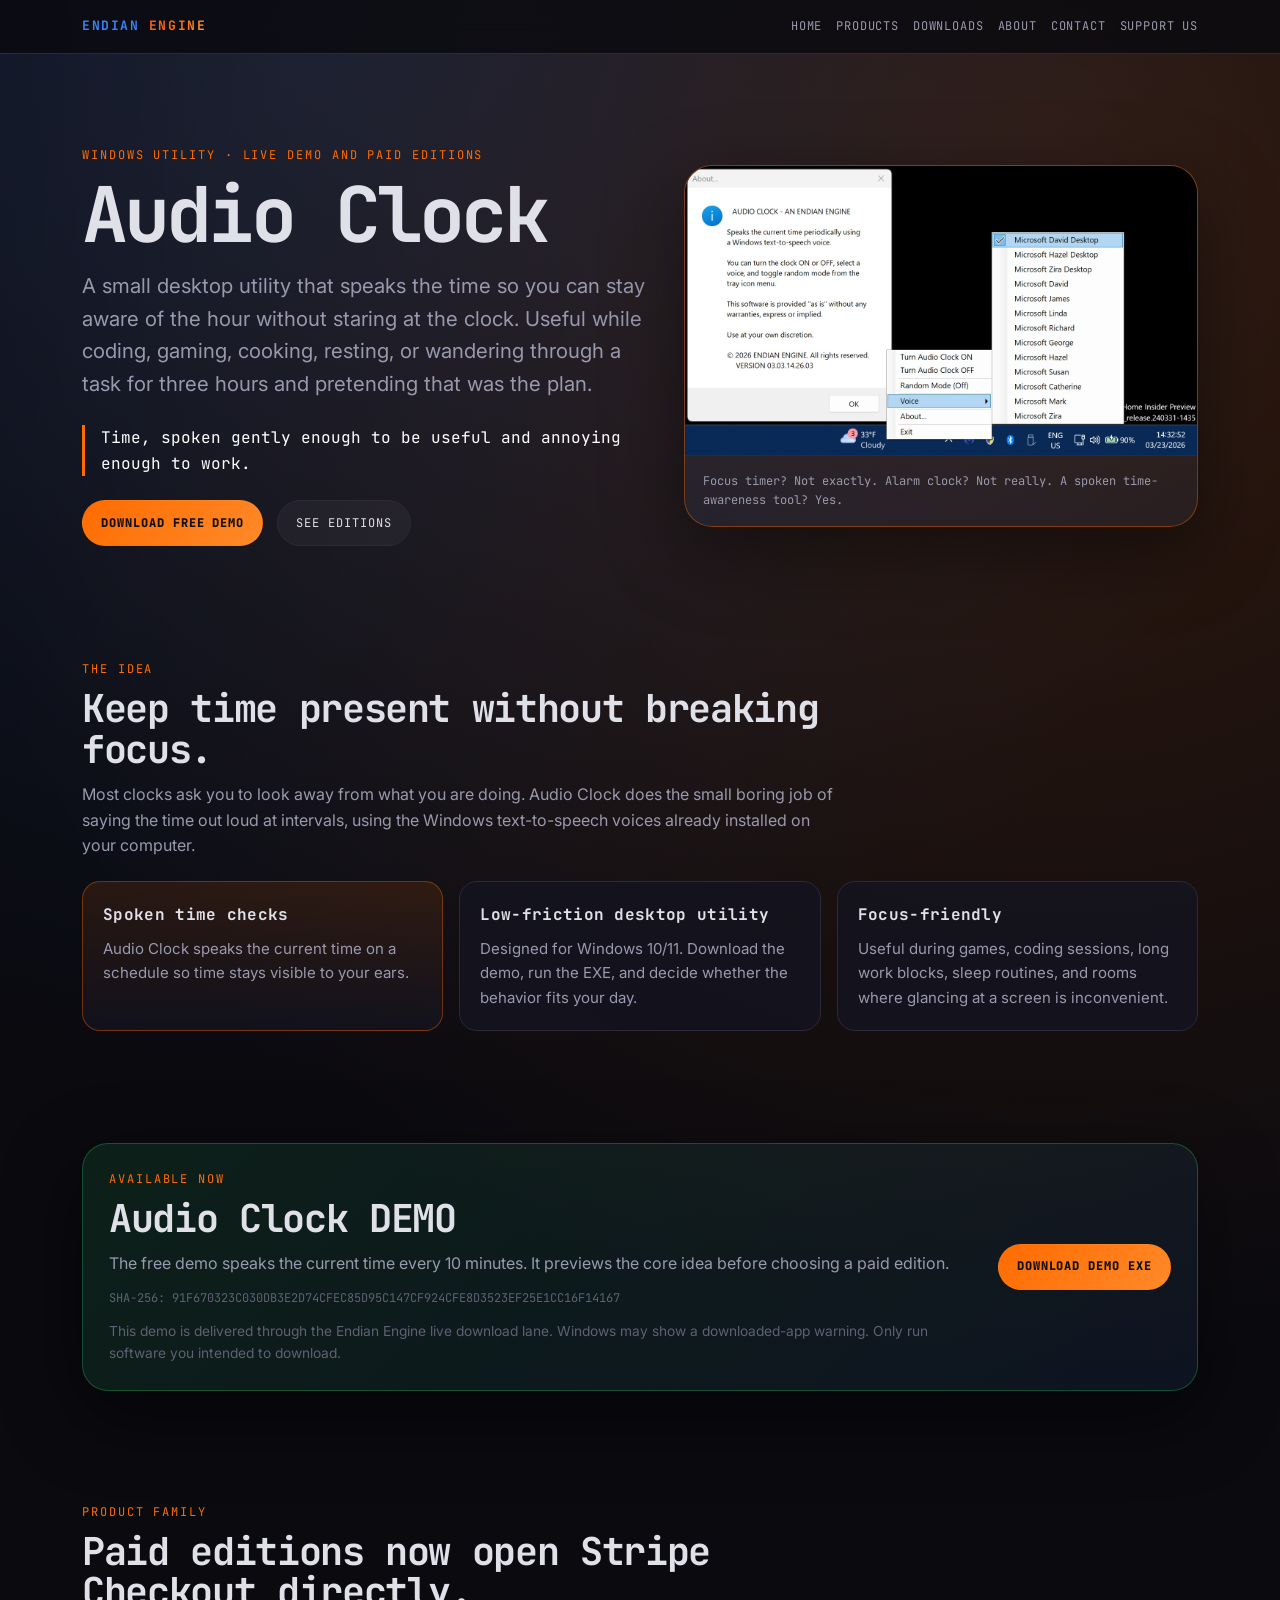
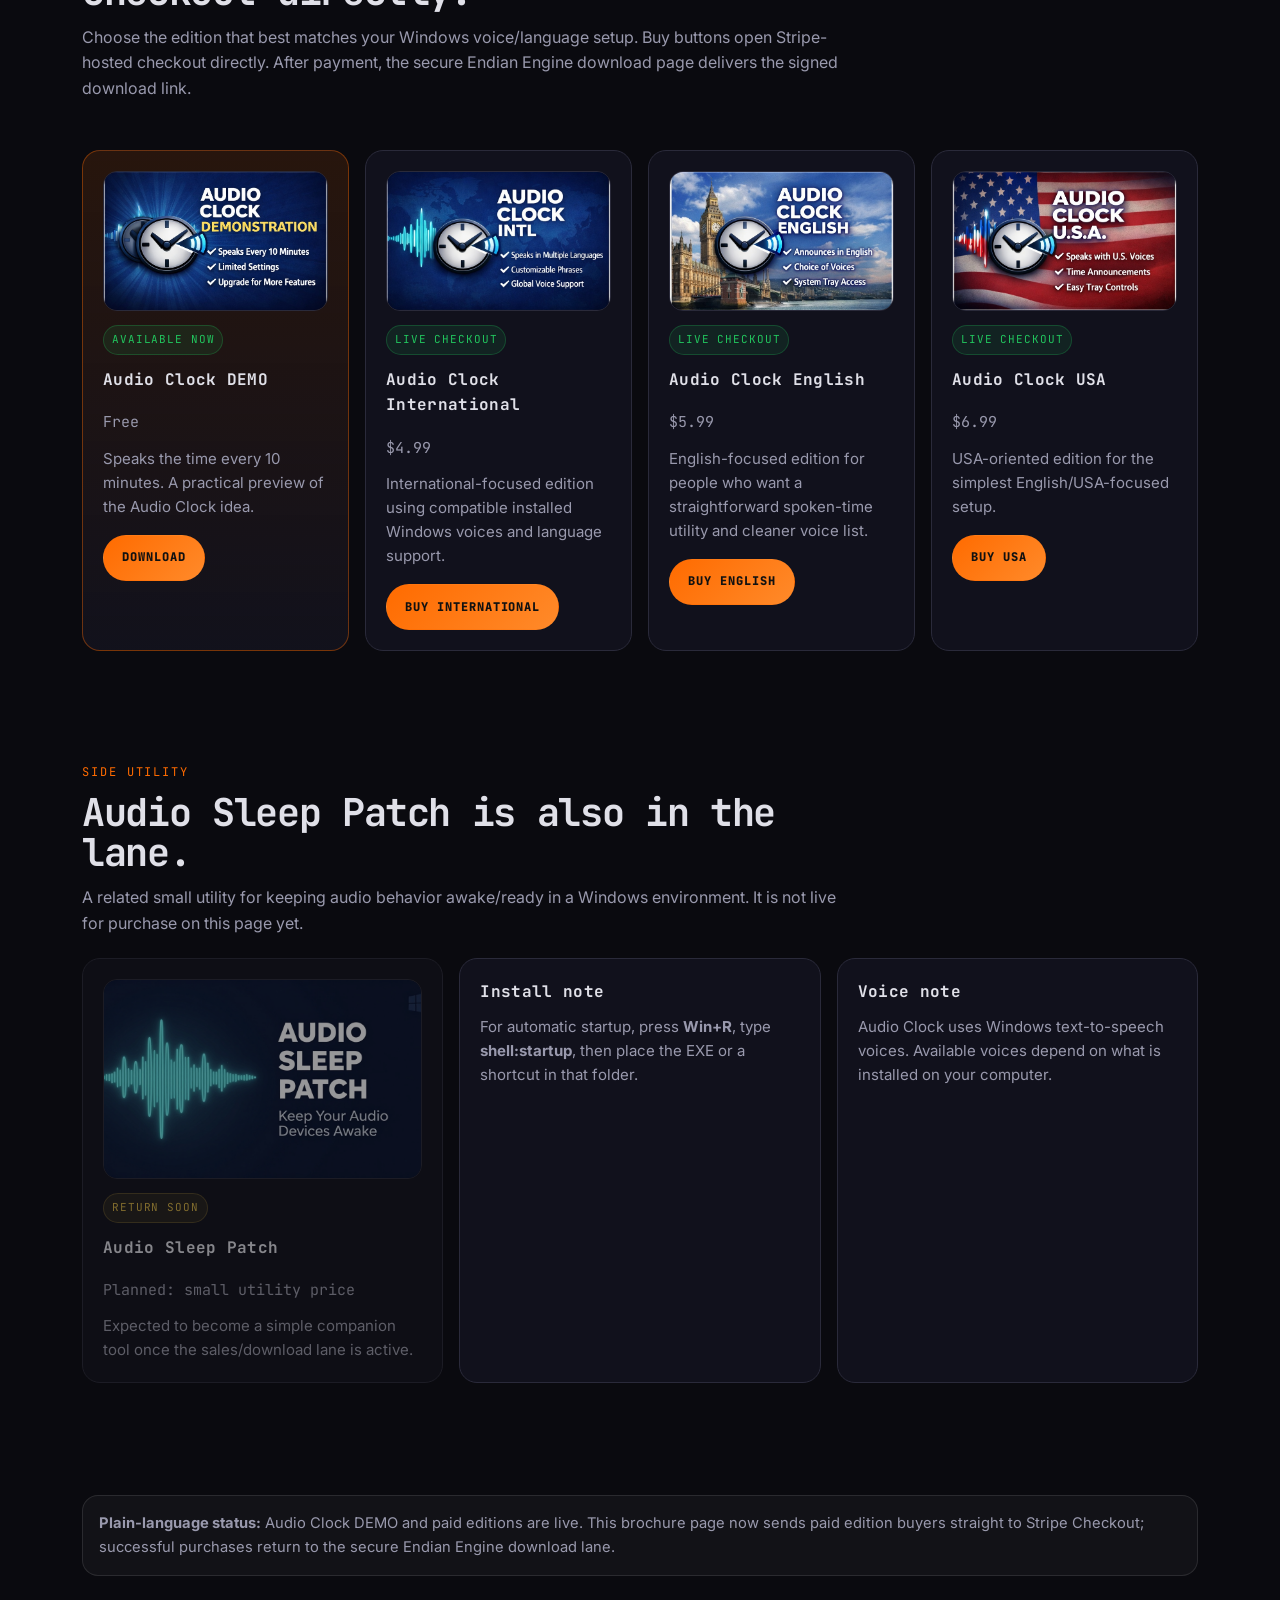
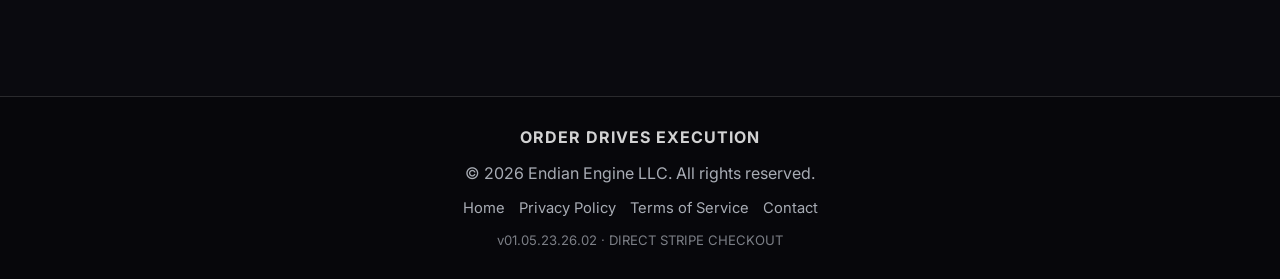
==== audio-clock.html @ f50140e2 "Initial Endian Engine brochure snapshot" ====
<!DOCTYPE html>
<html lang="en">
<head>
  <meta charset="UTF-8">
  <meta name="viewport" content="width=device-width, initial-scale=1.0">
  <title>Audio Clock — Endian Engine</title>
  <meta name="description" content="Audio Clock is a small Windows utility that speaks the time aloud so you can stay aware of the hour without breaking focus. Download the free demo or buy paid editions through direct live Stripe Checkout.">
  <link rel="canonical" href="https://endianengine.com/audio-clock.html">

  <meta property="og:title" content="Audio Clock — Time, spoken without breaking focus">
  <meta property="og:description" content="A small Windows utility that speaks the time aloud. Download the free demo or buy paid editions through direct live Stripe Checkout.">
  <meta property="og:url" content="https://endianengine.com/audio-clock.html">
  <meta property="og:image" content="https://endianengine.com/assets/audio-clock.jpg">
  <meta property="og:type" content="website">
  <meta property="og:site_name" content="Endian Engine">
  <meta name="twitter:card" content="summary_large_image">

  <link rel="preconnect" href="https://fonts.googleapis.com">
  <link rel="preconnect" href="https://fonts.gstatic.com" crossorigin>
  <link href="https://fonts.googleapis.com/css2?family=JetBrains+Mono:wght@300;400;500;700&family=Inter:wght@300;400;500;600;700&display=swap" rel="stylesheet">

  <style>
    *, *::before, *::after { box-sizing: border-box; margin: 0; padding: 0; }
    :root {
      --bg:#0a0a0f; --surface:#0f0f18; --surface-2:#141420; --surface-3:#1a1a2a;
      --border:#2a2a3a; --border-hot:rgba(255,107,0,.38); --text:#e0e0e8;
      --muted:#9999ad; --faint:#5f6074; --orange:#ff6b00; --blue:#3b82f6;
      --green:#22c55e; --yellow:#eab308; --red:#ef4444;
      --mono:'JetBrains Mono','Courier New',monospace; --body:'Inter','Helvetica Neue',sans-serif;
      --radius:18px; --shadow:0 24px 80px rgba(0,0,0,.45);
    }
    html { scroll-behavior:smooth; scroll-padding-top:88px; }
    body { min-height:100vh; background:radial-gradient(circle at 25% 0%, rgba(59,130,246,.16), transparent 30%), radial-gradient(circle at 82% 6%, rgba(255,107,0,.16), transparent 34%), var(--bg); color:var(--text); font-family:var(--body); line-height:1.6; }
    a { color:inherit; }
    .brand-wordmark { white-space:nowrap; }
    .brand-endian { color:var(--blue); }
    .brand-engine { background:linear-gradient(135deg,#ff5a2a,#ff6b00,#ff9b4e); -webkit-background-clip:text; background-clip:text; color:transparent; }
    .topbar { position:sticky; top:0; z-index:10; backdrop-filter:blur(16px); background:rgba(10,10,15,.82); border-bottom:1px solid var(--border); }
    .topbar-inner { max-width:1160px; margin:0 auto; padding:16px 22px; display:flex; align-items:center; justify-content:space-between; gap:18px; }
    .logo { font-family:var(--mono); font-size:13px; letter-spacing:.12em; text-transform:uppercase; text-decoration:none; font-weight:700; }
    .nav { display:flex; gap:14px; flex-wrap:wrap; justify-content:flex-end; }
    .nav a { font-family:var(--mono); font-size:12px; letter-spacing:.07em; text-transform:uppercase; color:var(--muted); text-decoration:none; }
    .nav a:hover { color:var(--orange); }
    .shell { max-width:1160px; margin:0 auto; padding:0 22px; }
    .hero { padding:92px 0 58px; }
    .hero-grid { display:grid; grid-template-columns:minmax(0,1.05fr) minmax(320px,.95fr); gap:34px; align-items:center; }
    .kicker { font-family:var(--mono); font-size:12px; letter-spacing:.16em; text-transform:uppercase; color:var(--orange); margin-bottom:14px; }
    h1 { font-family:var(--mono); font-size:clamp(2.3rem,6vw,5.4rem); line-height:.95; letter-spacing:-.05em; margin-bottom:18px; }
    .subtitle { color:var(--muted); font-size:clamp(1.02rem,2vw,1.28rem); max-width:62ch; margin-bottom:24px; }
    .statement { border-left:3px solid var(--orange); padding-left:16px; color:#fff; font-family:var(--mono); font-size:1rem; margin:24px 0; }
    .actions { display:flex; gap:14px; flex-wrap:wrap; align-items:center; }
    .btn { display:inline-flex; align-items:center; justify-content:center; min-height:46px; padding:0 18px; border-radius:999px; font-family:var(--mono); font-size:12px; letter-spacing:.08em; text-transform:uppercase; text-decoration:none; border:1px solid var(--border); }
    .btn-primary { background:linear-gradient(135deg,var(--orange),#ff8a2a); color:#111; font-weight:800; border-color:transparent; }
    .btn-secondary { background:rgba(255,255,255,.04); color:var(--text); }
    .btn-disabled { color:var(--faint); background:rgba(255,255,255,.03); border-color:rgba(255,255,255,.08); cursor:not-allowed; }
    .btn[aria-busy="true"] { opacity:.72; pointer-events:none; }
    .checkout-status { min-height:1.35em; margin-top:10px; font-family:var(--mono); font-size:12px; color:var(--muted); }
    .checkout-status.error { color:var(--red); }
    .hero-card { border:1px solid var(--border-hot); background:linear-gradient(180deg,rgba(255,107,0,.10),rgba(59,130,246,.08)); border-radius:28px; overflow:hidden; box-shadow:var(--shadow); }
    .hero-card img { display:block; width:100%; height:auto; }
    .hero-caption { padding:16px 18px; font-family:var(--mono); font-size:12px; color:var(--muted); border-top:1px solid var(--border); }
    section { padding:56px 0; }
    .section-head { max-width:760px; margin-bottom:22px; }
    .section-kicker { font-family:var(--mono); font-size:12px; letter-spacing:.16em; color:var(--orange); text-transform:uppercase; margin-bottom:10px; }
    h2 { font-family:var(--mono); font-size:clamp(1.65rem,3vw,2.55rem); line-height:1.05; letter-spacing:-.035em; margin-bottom:12px; }
    h3 { font-family:var(--mono); font-size:1rem; letter-spacing:.02em; margin-bottom:10px; }
    .muted { color:var(--muted); }
    .grid { display:grid; gap:16px; }
    .grid-3 { grid-template-columns:repeat(3,minmax(0,1fr)); }
    .grid-4 { grid-template-columns:repeat(4,minmax(0,1fr)); }
    .panel { background:rgba(20,20,32,.78); border:1px solid var(--border); border-radius:var(--radius); padding:20px; }
    .panel.hot { border-color:var(--border-hot); background:linear-gradient(180deg,rgba(255,107,0,.12),rgba(20,20,32,.78)); }
    .panel p, .panel li { color:var(--muted); font-size:.94rem; }
    ul { padding-left:18px; }
    li + li { margin-top:7px; }
    .family-card { display:flex; flex-direction:column; min-height:100%; }
    .family-card img { width:100%; aspect-ratio:16/10; object-fit:cover; border-radius:14px; border:1px solid var(--border); margin-bottom:14px; background:#111; }
    .badge { display:inline-flex; align-self:flex-start; font-family:var(--mono); font-size:11px; letter-spacing:.08em; text-transform:uppercase; padding:5px 8px; border-radius:999px; border:1px solid rgba(255,255,255,.16); color:var(--muted); margin-bottom:12px; }
    .badge.green { color:var(--green); background:rgba(34,197,94,.10); border-color:rgba(34,197,94,.25); }
    .badge.yellow { color:var(--yellow); background:rgba(234,179,8,.10); border-color:rgba(234,179,8,.25); }
    .price { font-family:var(--mono); color:#fff; margin:8px 0 12px; }
    .coming { opacity:.58; filter:saturate(.65); }
    .download-card { display:grid; grid-template-columns:minmax(0,1.2fr) auto; gap:24px; align-items:center; padding:26px; border-radius:26px; border:1px solid rgba(34,197,94,.32); background:linear-gradient(135deg,rgba(34,197,94,.12),rgba(59,130,246,.08)); box-shadow:var(--shadow); }
    .hash { margin-top:12px; font-family:var(--mono); font-size:12px; color:var(--faint); overflow-wrap:anywhere; }
    .fineprint { margin-top:12px; color:var(--faint); font-size:.86rem; }
    .mini-note { border:1px solid rgba(255,255,255,.10); background:rgba(255,255,255,.035); border-radius:16px; padding:16px; color:var(--muted); font-size:.92rem; }
    .footer { border-top:1px solid var(--border); color:var(--faint); font-size:.86rem; padding:28px 0; text-align:center; }
    .footer a { color:var(--muted); text-decoration:none; }
    @media (max-width:900px) { .hero-grid, .download-card { grid-template-columns:1fr; } .grid-3, .grid-4 { grid-template-columns:1fr 1fr; } .download-card .actions { justify-content:flex-start; } }
    @media (max-width:620px) { .topbar-inner { align-items:flex-start; flex-direction:column; } .nav { display:none; } .grid-3, .grid-4 { grid-template-columns:1fr; } .hero { padding-top:54px; } }
  </style>
</head>
<body>
  <header class="topbar">
    <div class="topbar-inner">
      <a class="logo" href="./index.html"><span class="brand-wordmark"><span class="brand-endian">Endian</span> <span class="brand-engine">Engine</span></span></a>
      <nav class="nav" aria-label="Main navigation">
        <a href="./index.html">Home</a>
        <a href="./index.html#products">Products</a>
        <a href="./index.html#downloads">Downloads</a>
        <a href="./index.html#about">About</a>
        <a href="./index.html#contact">Contact</a>
        <a href="./index.html#support">Support Us</a>
      </nav>
    </div>
  </header>

  <main>
    <section class="hero">
      <div class="shell hero-grid">
        <div>
          <div class="kicker">Windows utility · Live demo and paid editions</div>
          <h1>Audio Clock</h1>
          <p class="subtitle">A small desktop utility that speaks the time so you can stay aware of the hour without staring at the clock. Useful while coding, gaming, cooking, resting, or wandering through a task for three hours and pretending that was the plan.</p>
          <div class="statement">Time, spoken gently enough to be useful and annoying enough to work.</div>
          <div class="actions">
            <a class="btn btn-primary" href="https://app.endianengine.com/api/audio-clock/demo-download">Download Free Demo</a>
            <a class="btn btn-secondary" href="#family">See Editions</a>
          </div>
        </div>
        <div class="hero-card">
          <img src="./assets/audio-clock.jpg" alt="Audio Clock product artwork" loading="eager">
          <div class="hero-caption">Focus timer? Not exactly. Alarm clock? Not really. A spoken time-awareness tool? Yes.</div>
        </div>
      </div>
    </section>

    <section id="idea">
      <div class="shell">
        <div class="section-head">
          <div class="section-kicker">The idea</div>
          <h2>Keep time present without breaking focus.</h2>
          <p class="muted">Most clocks ask you to look away from what you are doing. Audio Clock does the small boring job of saying the time out loud at intervals, using the Windows text-to-speech voices already installed on your computer.</p>
        </div>
        <div class="grid grid-3">
          <div class="panel hot"><h3>Spoken time checks</h3><p>Audio Clock speaks the current time on a schedule so time stays visible to your ears.</p></div>
          <div class="panel"><h3>Low-friction desktop utility</h3><p>Designed for Windows 10/11. Download the demo, run the EXE, and decide whether the behavior fits your day.</p></div>
          <div class="panel"><h3>Focus-friendly</h3><p>Useful during games, coding sessions, long work blocks, sleep routines, and rooms where glancing at a screen is inconvenient.</p></div>
        </div>
      </div>
    </section>

    <section id="demo">
      <div class="shell">
        <div class="download-card">
          <div>
            <div class="section-kicker">Available now</div>
            <h2>Audio Clock DEMO</h2>
            <p class="muted">The free demo speaks the current time every 10 minutes. It previews the core idea before choosing a paid edition.</p>
            <div class="hash">SHA-256: 91F670323C030DB3E2D74CFEC85D95C147CF924CFE8D3523EF25E1CC16F14167</div>
            <p class="fineprint">This demo is delivered through the Endian Engine live download lane. Windows may show a downloaded-app warning. Only run software you intended to download.</p>
          </div>
          <div class="actions">
            <a class="btn btn-primary" href="https://app.endianengine.com/api/audio-clock/demo-download">Download Demo EXE</a>
          </div>
        </div>
      </div>
    </section>

    <section id="family">
      <div class="shell">
        <div class="section-head">
          <div class="section-kicker">Product family</div>
          <h2>Paid editions now open Stripe Checkout directly.</h2>
          <p class="muted">Choose the edition that best matches your Windows voice/language setup. Buy buttons open Stripe-hosted checkout directly. After payment, the secure Endian Engine download page delivers the signed download link.</p>
          <p id="checkout-status" class="checkout-status" aria-live="polite"></p>
        </div>
        <div class="grid grid-4">
          <article class="panel family-card hot">
            <img src="./assets/DEMO1.jpg" alt="Audio Clock Demo banner" loading="lazy">
            <span class="badge green">Available now</span>
            <h3>Audio Clock DEMO</h3>
            <p class="price">Free</p>
            <p>Speaks the time every 10 minutes. A practical preview of the Audio Clock idea.</p>
            <div class="actions" style="margin-top:16px;"><a class="btn btn-primary" href="https://app.endianengine.com/api/audio-clock/demo-download">Download</a></div>
          </article>
          <article class="panel family-card">
            <img src="./assets/INTL1.jpg" alt="Audio Clock International edition artwork" loading="lazy">
            <span class="badge green">Live checkout</span>
            <h3>Audio Clock International</h3>
            <p class="price">$4.99</p>
            <p>International-focused edition using compatible installed Windows voices and language support.</p>
            <div class="actions" style="margin-top:16px;"><a class="btn btn-primary" href="https://app.endianengine.com/audio-clock" data-audio-clock-product="international" data-default-label="Buy International">Buy International</a></div>
          </article>
          <article class="panel family-card">
            <img src="./assets/EN.jpg" alt="Audio Clock English edition artwork" loading="lazy">
            <span class="badge green">Live checkout</span>
            <h3>Audio Clock English</h3>
            <p class="price">$5.99</p>
            <p>English-focused edition for people who want a straightforward spoken-time utility and cleaner voice list.</p>
            <div class="actions" style="margin-top:16px;"><a class="btn btn-primary" href="https://app.endianengine.com/audio-clock" data-audio-clock-product="english" data-default-label="Buy English">Buy English</a></div>
          </article>
          <article class="panel family-card">
            <img src="./assets/USA.jpg" alt="Audio Clock USA edition artwork" loading="lazy">
            <span class="badge green">Live checkout</span>
            <h3>Audio Clock USA</h3>
            <p class="price">$6.99</p>
            <p>USA-oriented edition for the simplest English/USA-focused setup.</p>
            <div class="actions" style="margin-top:16px;"><a class="btn btn-primary" href="https://app.endianengine.com/audio-clock" data-audio-clock-product="usa" data-default-label="Buy USA">Buy USA</a></div>
          </article>
        </div>
      </div>
    </section>

    <section id="sleep-patch">
      <div class="shell">
        <div class="section-head">
          <div class="section-kicker">Side utility</div>
          <h2>Audio Sleep Patch is also in the lane.</h2>
          <p class="muted">A related small utility for keeping audio behavior awake/ready in a Windows environment. It is not live for purchase on this page yet.</p>
        </div>
        <div class="grid grid-3">
          <div class="panel family-card coming">
            <img src="./assets/audio-sleep-patch-banner.jpg" alt="Audio Sleep Patch banner" loading="lazy">
            <span class="badge yellow">Return soon</span>
            <h3>Audio Sleep Patch</h3>
            <p class="price">Planned: small utility price</p>
            <p>Expected to become a simple companion tool once the sales/download lane is active.</p>
          </div>
          <div class="panel"><h3>Install note</h3><p>For automatic startup, press <strong>Win+R</strong>, type <strong>shell:startup</strong>, then place the EXE or a shortcut in that folder.</p></div>
          <div class="panel"><h3>Voice note</h3><p>Audio Clock uses Windows text-to-speech voices. Available voices depend on what is installed on your computer.</p></div>
        </div>
      </div>
    </section>

    <section id="download">
      <div class="shell">
        <div class="mini-note">
          <strong>Plain-language status:</strong> Audio Clock DEMO and paid editions are live. This brochure page now sends paid edition buyers straight to Stripe Checkout; successful purchases return to the secure Endian Engine download lane.
        </div>
      </div>
    </section>
  </main>

  <footer class="site-legal-footer" style="margin-top:64px; padding:28px 18px; border-top:1px solid rgba(255,255,255,.14); background:rgba(0,0,0,.28); color:rgba(230,235,245,.72); font-family:Inter, Segoe UI, Arial, sans-serif; text-align:center;">
  <div style="max-width:1120px; margin:0 auto; display:flex; flex-direction:column; gap:10px; align-items:center;">
    <div style="font-weight:700; letter-spacing:.06em; text-transform:uppercase; color:rgba(255,255,255,.82);">Order Drives Execution</div>
    <div>&copy; 2026 Endian Engine LLC. All rights reserved.</div>
    <nav aria-label="Legal and site links" style="display:flex; gap:14px; flex-wrap:wrap; justify-content:center; font-size:.92rem;">
      <a href="./index.html" style="color:inherit; text-decoration:none;">Home</a>
      <a href="./privacy.html" style="color:inherit; text-decoration:none;">Privacy Policy</a>
      <a href="./terms.html" style="color:inherit; text-decoration:none;">Terms of Service</a>
      <a href="mailto:loco@endianengine.com" style="color:inherit; text-decoration:none;">Contact</a>
    </nav>
    <div style="font-size:.82rem; color:rgba(230,235,245,.52);">v01.05.23.26.02 · DIRECT STRIPE CHECKOUT</div>
  </div>
</footer>

  <script>
    (() => {
      const CHECKOUT_ENDPOINT = "https://app.endianengine.com/api/audio-clock/create-checkout-session";
      const status = document.getElementById("checkout-status");
      const buttons = document.querySelectorAll("[data-audio-clock-product]");

      function setStatus(message, isError = false) {
        if (!status) return;
        status.textContent = message || "";
        status.classList.toggle("error", Boolean(isError));
      }

      buttons.forEach((button) => {
        button.addEventListener("click", async (event) => {
          event.preventDefault();

          const productKey = button.getAttribute("data-audio-clock-product");
          const defaultLabel = button.getAttribute("data-default-label") || button.textContent || "Buy";

          if (!productKey) {
            window.location.href = button.href;
            return;
          }

          button.setAttribute("aria-busy", "true");
          button.textContent = "Opening Stripe...";
          setStatus("Opening secure Stripe Checkout...");

          try {
            const response = await fetch(CHECKOUT_ENDPOINT, {
              method: "POST",
              headers: { "Content-Type": "application/json" },
              body: JSON.stringify({ productKey })
            });

            const data = await response.json().catch(() => null);

            if (!response.ok || !data?.ok || !data?.checkoutUrl) {
              throw new Error(data?.error || "Checkout did not return a Stripe URL.");
            }

            window.location.assign(data.checkoutUrl);
          } catch (error) {
            console.error("Audio Clock checkout failed", error);
            button.removeAttribute("aria-busy");
            button.textContent = defaultLabel;
            setStatus("Checkout did not open. Use the secure checkout page fallback or try again.", true);
          }
        });
      });
    })();
  </script>
</body>
</html>
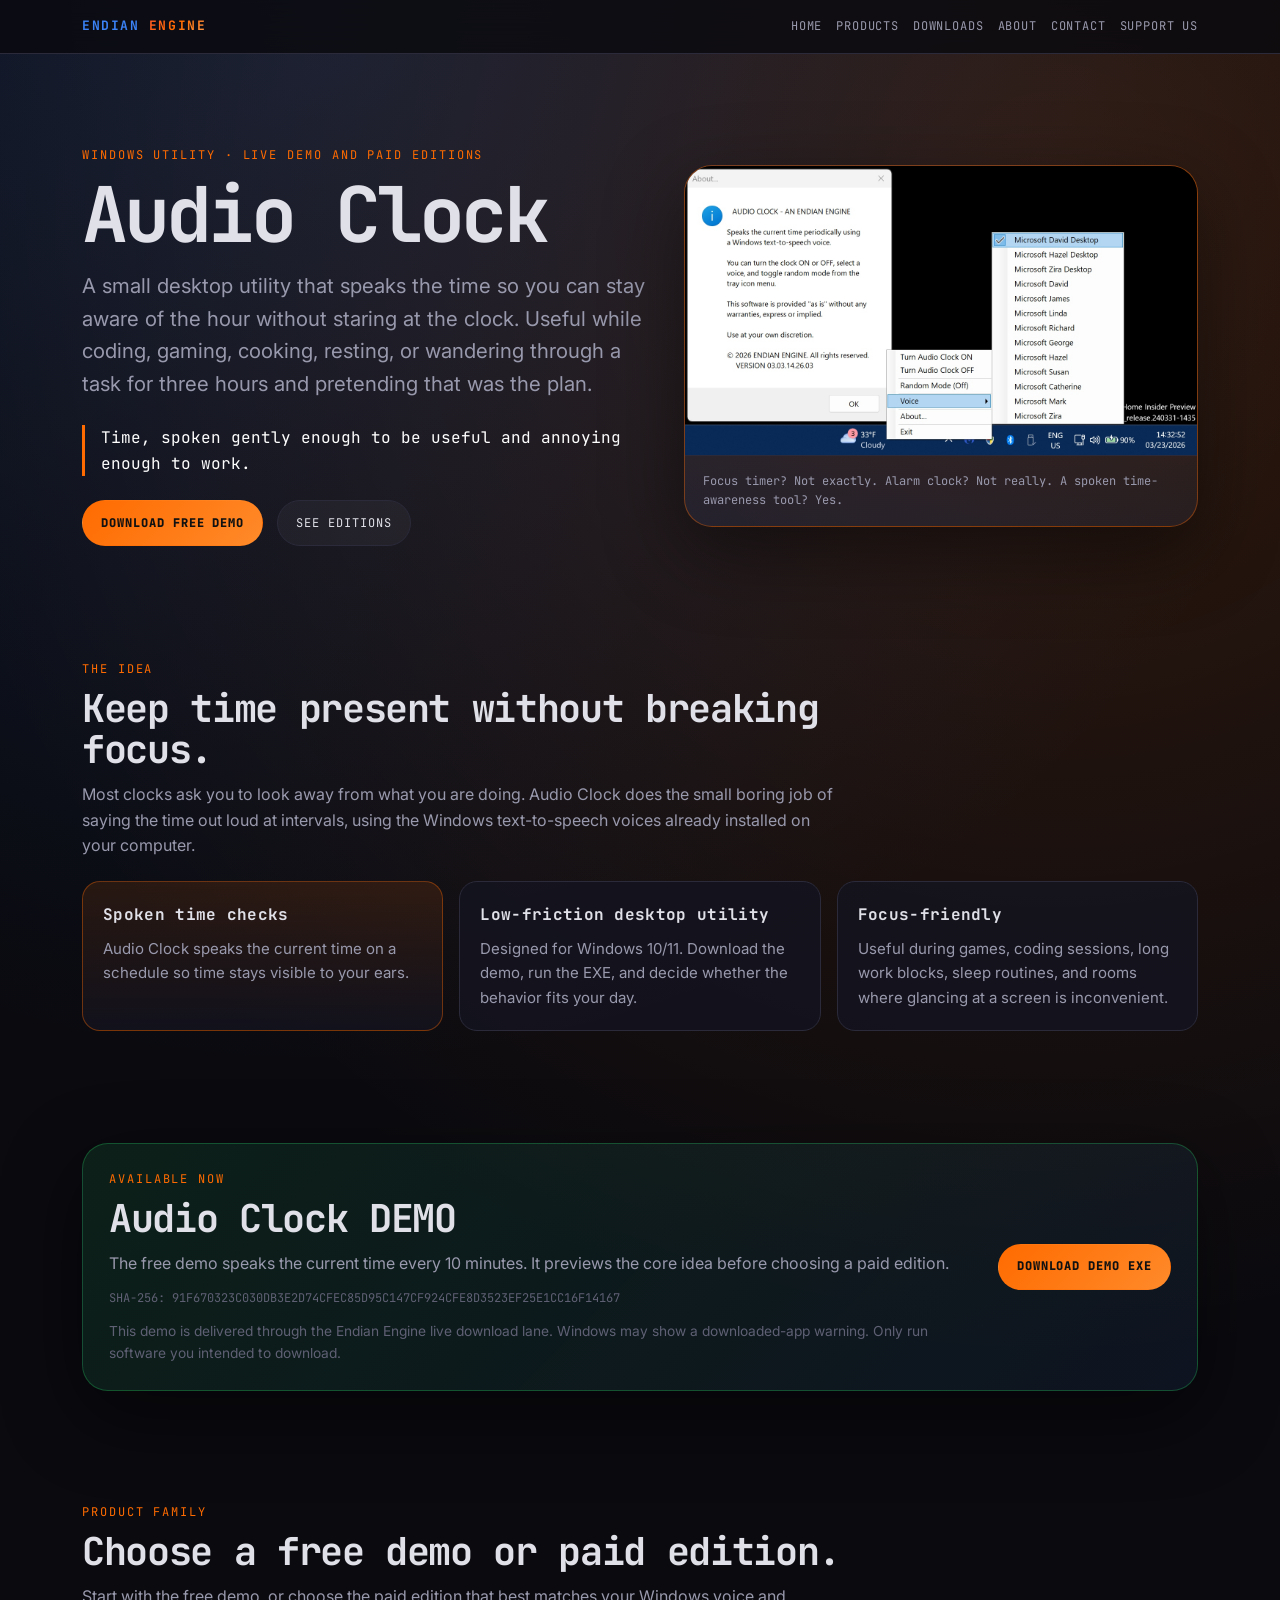
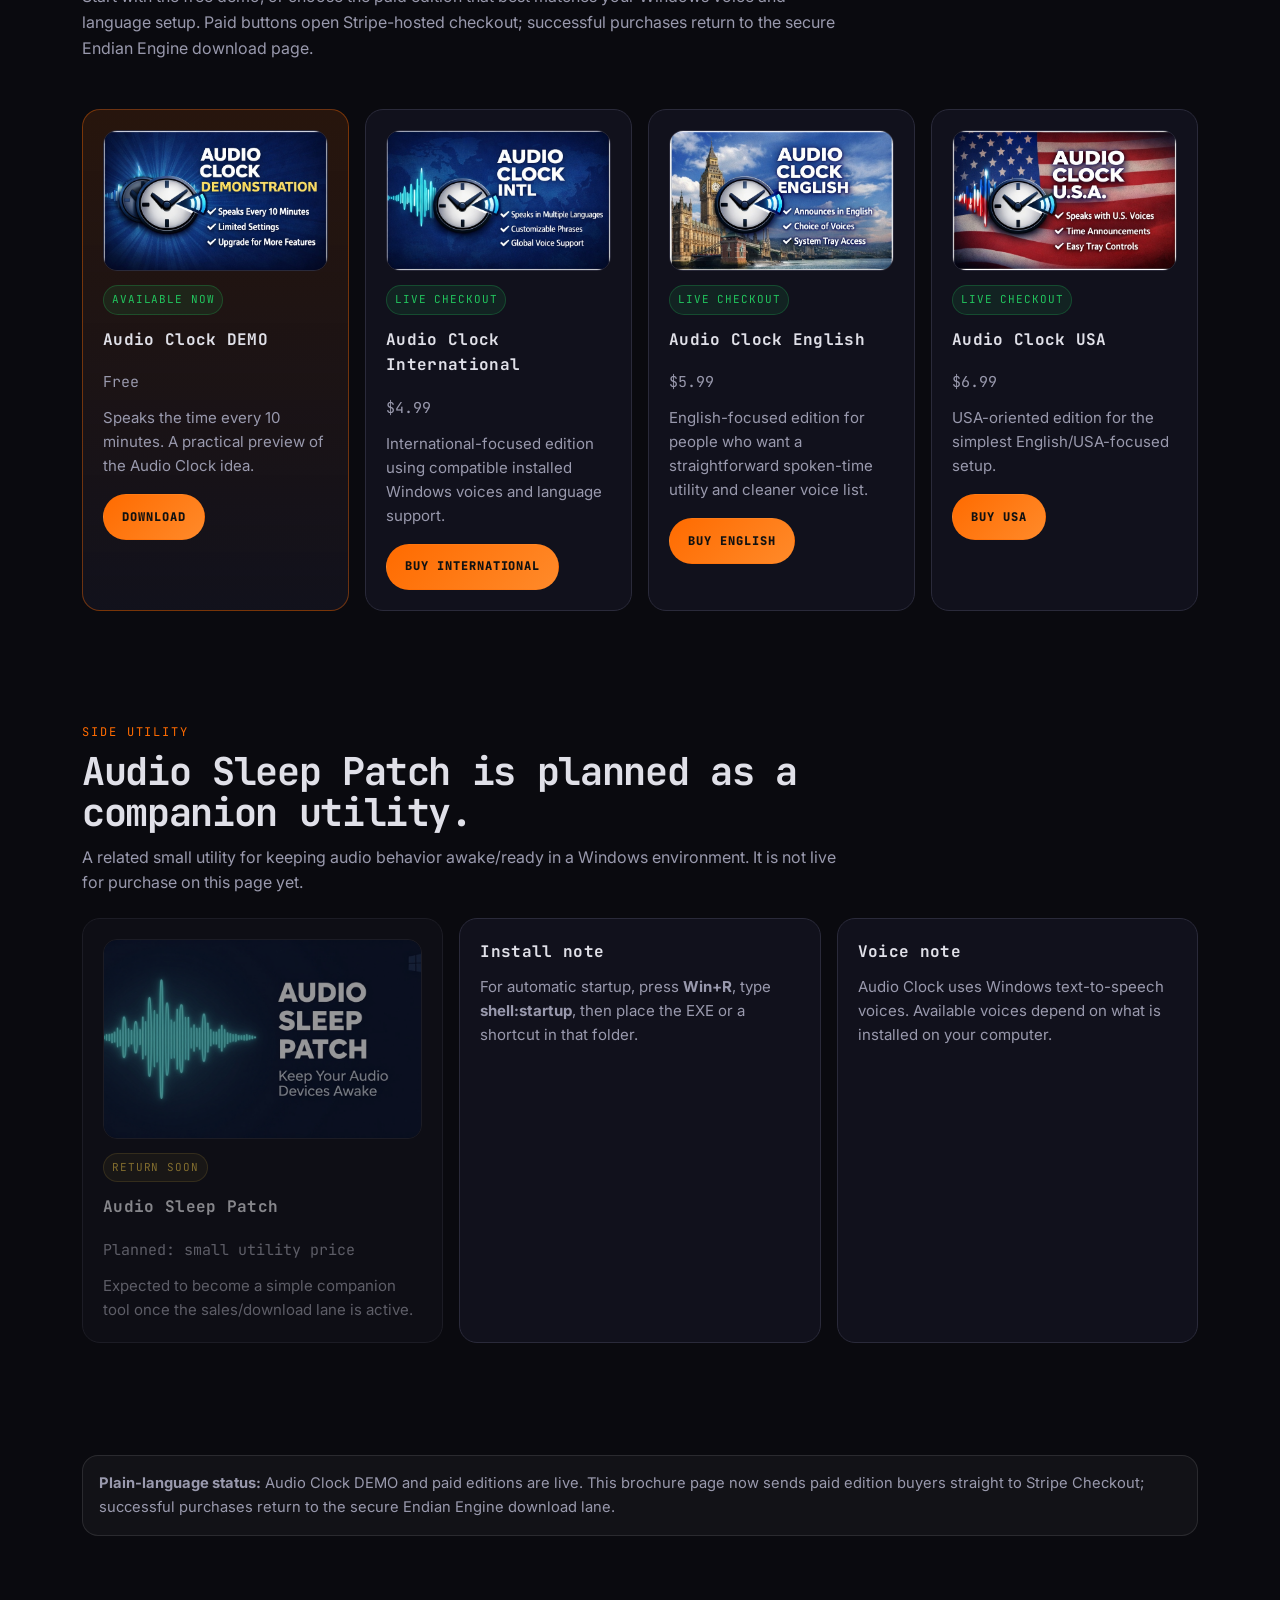
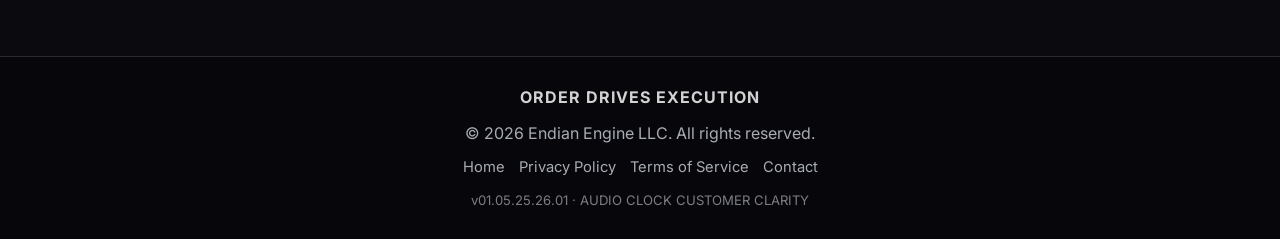
==== commit 984b7402: "Polish Audio Clock customer wording" ====
--- a/audio-clock.html
+++ b/audio-clock.html
@@ -161,8 +161,8 @@
       <div class="shell">
         <div class="section-head">
           <div class="section-kicker">Product family</div>
-          <h2>Paid editions now open Stripe Checkout directly.</h2>
-          <p class="muted">Choose the edition that best matches your Windows voice/language setup. Buy buttons open Stripe-hosted checkout directly. After payment, the secure Endian Engine download page delivers the signed download link.</p>
+          <h2>Choose a free demo or paid edition.</h2>
+          <p class="muted">Start with the free demo, or choose the paid edition that best matches your Windows voice and language setup. Paid buttons open Stripe-hosted checkout; successful purchases return to the secure Endian Engine download page.</p>
           <p id="checkout-status" class="checkout-status" aria-live="polite"></p>
         </div>
         <div class="grid grid-4">
@@ -206,7 +206,7 @@
       <div class="shell">
         <div class="section-head">
           <div class="section-kicker">Side utility</div>
-          <h2>Audio Sleep Patch is also in the lane.</h2>
+          <h2>Audio Sleep Patch is planned as a companion utility.</h2>
           <p class="muted">A related small utility for keeping audio behavior awake/ready in a Windows environment. It is not live for purchase on this page yet.</p>
         </div>
         <div class="grid grid-3">
@@ -242,7 +242,7 @@
       <a href="./terms.html" style="color:inherit; text-decoration:none;">Terms of Service</a>
       <a href="mailto:loco@endianengine.com" style="color:inherit; text-decoration:none;">Contact</a>
     </nav>
-    <div style="font-size:.82rem; color:rgba(230,235,245,.52);">v01.05.23.26.02 · DIRECT STRIPE CHECKOUT</div>
+    <div style="font-size:.82rem; color:rgba(230,235,245,.52);">v01.05.25.26.01 · AUDIO CLOCK CUSTOMER CLARITY</div>
   </div>
 </footer>
 
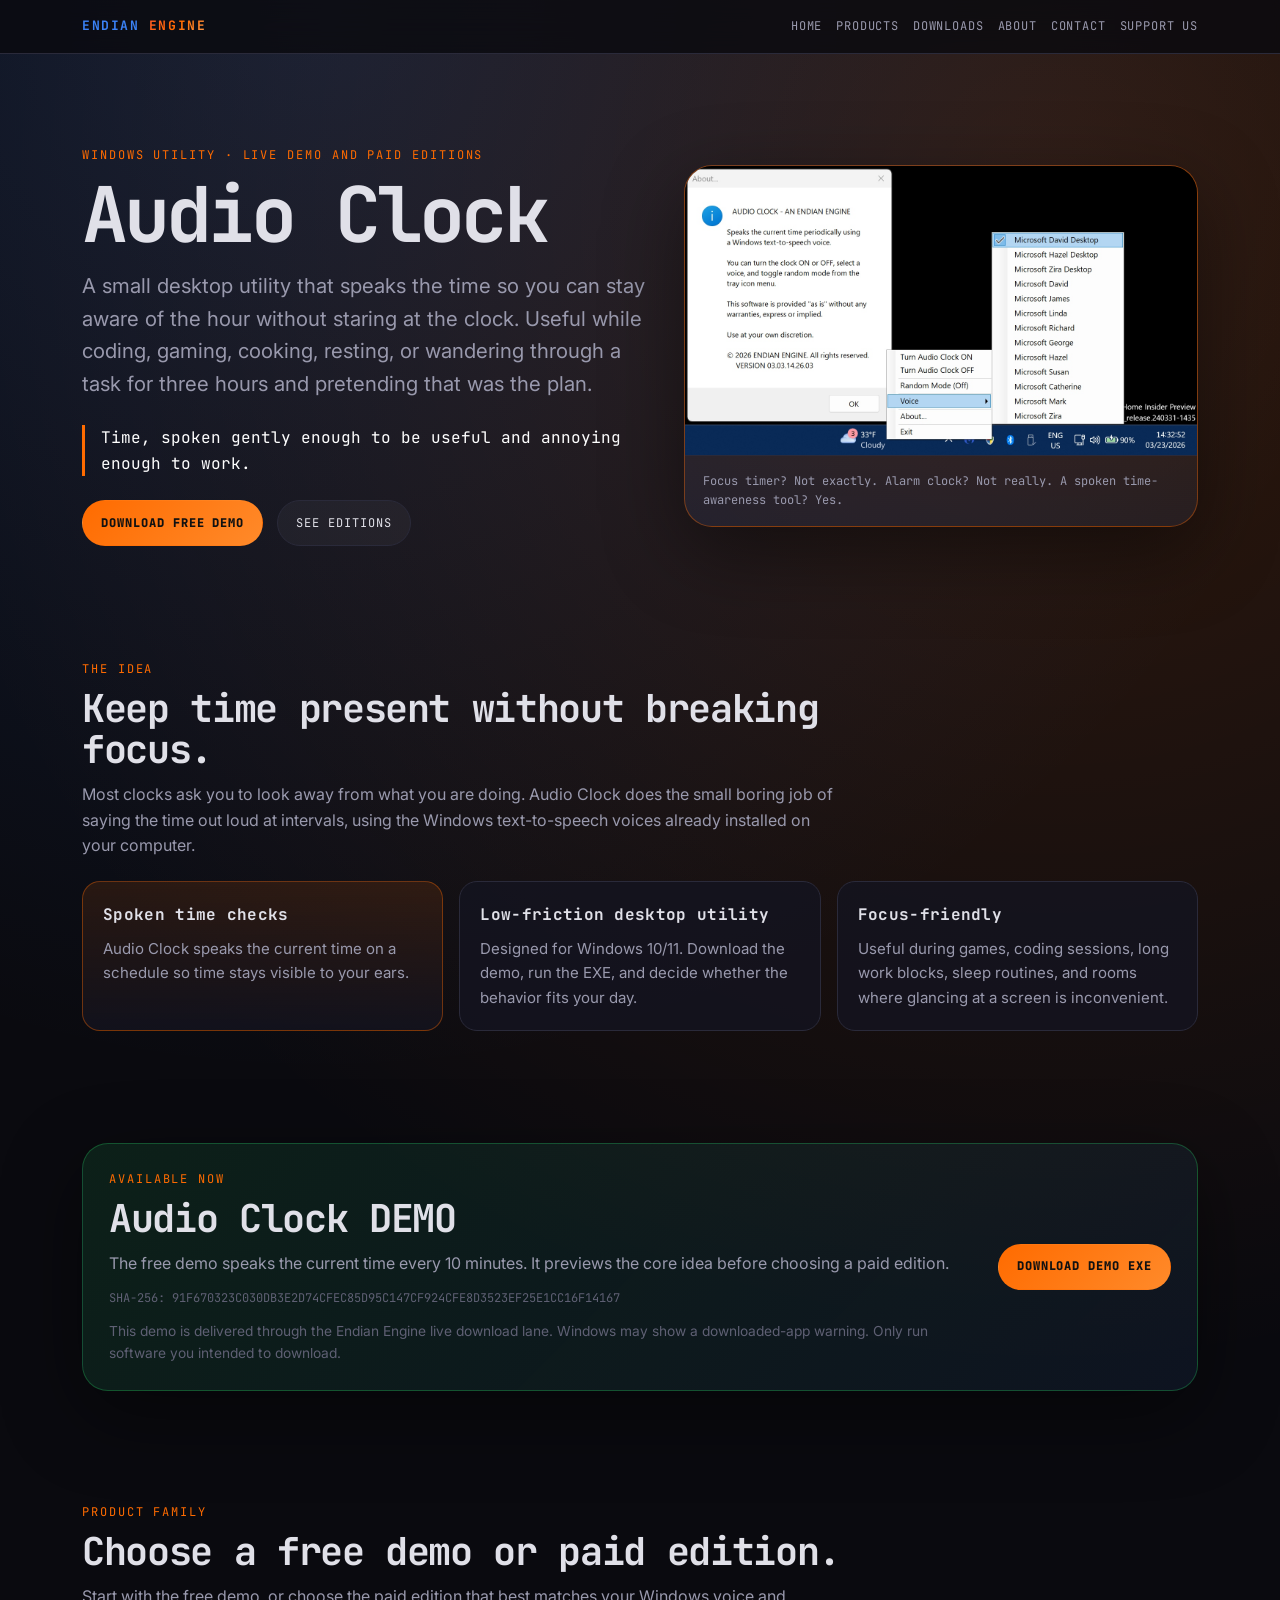
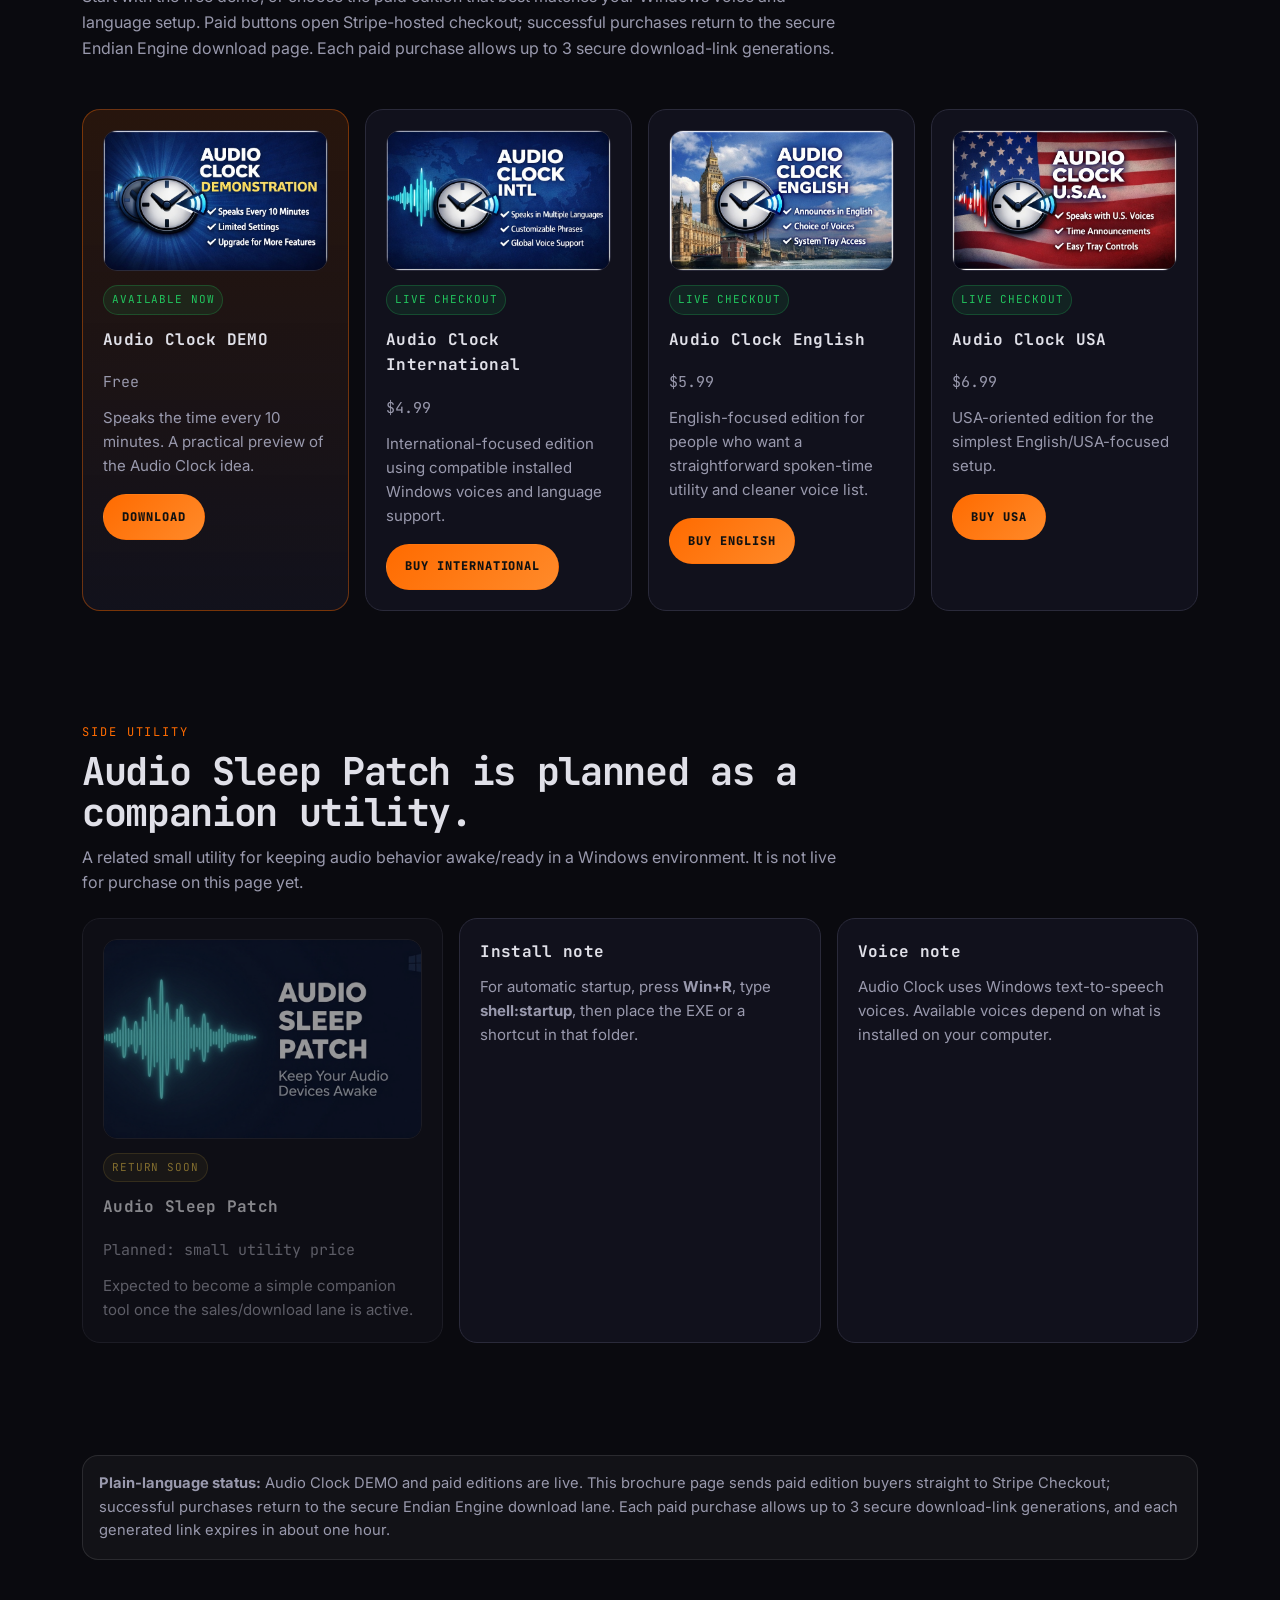
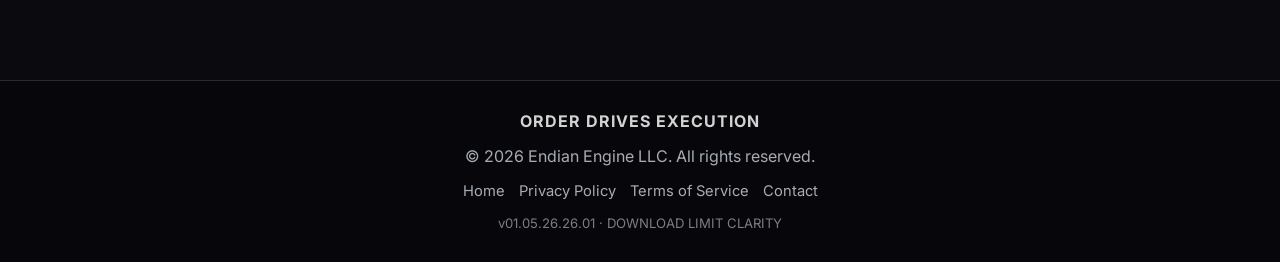
==== commit 2ceae81b: "Clarify Audio Clock download limit" ====
--- a/audio-clock.html
+++ b/audio-clock.html
@@ -162,7 +162,7 @@
         <div class="section-head">
           <div class="section-kicker">Product family</div>
           <h2>Choose a free demo or paid edition.</h2>
-          <p class="muted">Start with the free demo, or choose the paid edition that best matches your Windows voice and language setup. Paid buttons open Stripe-hosted checkout; successful purchases return to the secure Endian Engine download page.</p>
+          <p class="muted">Start with the free demo, or choose the paid edition that best matches your Windows voice and language setup. Paid buttons open Stripe-hosted checkout; successful purchases return to the secure Endian Engine download page. Each paid purchase allows up to 3 secure download-link generations.</p>
           <p id="checkout-status" class="checkout-status" aria-live="polite"></p>
         </div>
         <div class="grid grid-4">
@@ -226,7 +226,7 @@
     <section id="download">
       <div class="shell">
         <div class="mini-note">
-          <strong>Plain-language status:</strong> Audio Clock DEMO and paid editions are live. This brochure page now sends paid edition buyers straight to Stripe Checkout; successful purchases return to the secure Endian Engine download lane.
+          <strong>Plain-language status:</strong> Audio Clock DEMO and paid editions are live. This brochure page sends paid edition buyers straight to Stripe Checkout; successful purchases return to the secure Endian Engine download lane. Each paid purchase allows up to 3 secure download-link generations, and each generated link expires in about one hour.
         </div>
       </div>
     </section>
@@ -240,9 +240,9 @@
       <a href="./index.html" style="color:inherit; text-decoration:none;">Home</a>
       <a href="./privacy.html" style="color:inherit; text-decoration:none;">Privacy Policy</a>
       <a href="./terms.html" style="color:inherit; text-decoration:none;">Terms of Service</a>
-      <a href="mailto:loco@endianengine.com" style="color:inherit; text-decoration:none;">Contact</a>
+      <a href="mailto:contact@endianengine.com" style="color:inherit; text-decoration:none;">Contact</a>
     </nav>
-    <div style="font-size:.82rem; color:rgba(230,235,245,.52);">v01.05.25.26.01 · AUDIO CLOCK CUSTOMER CLARITY</div>
+    <div style="font-size:.82rem; color:rgba(230,235,245,.52);">v01.05.26.26.01 · DOWNLOAD LIMIT CLARITY</div>
   </div>
 </footer>
 
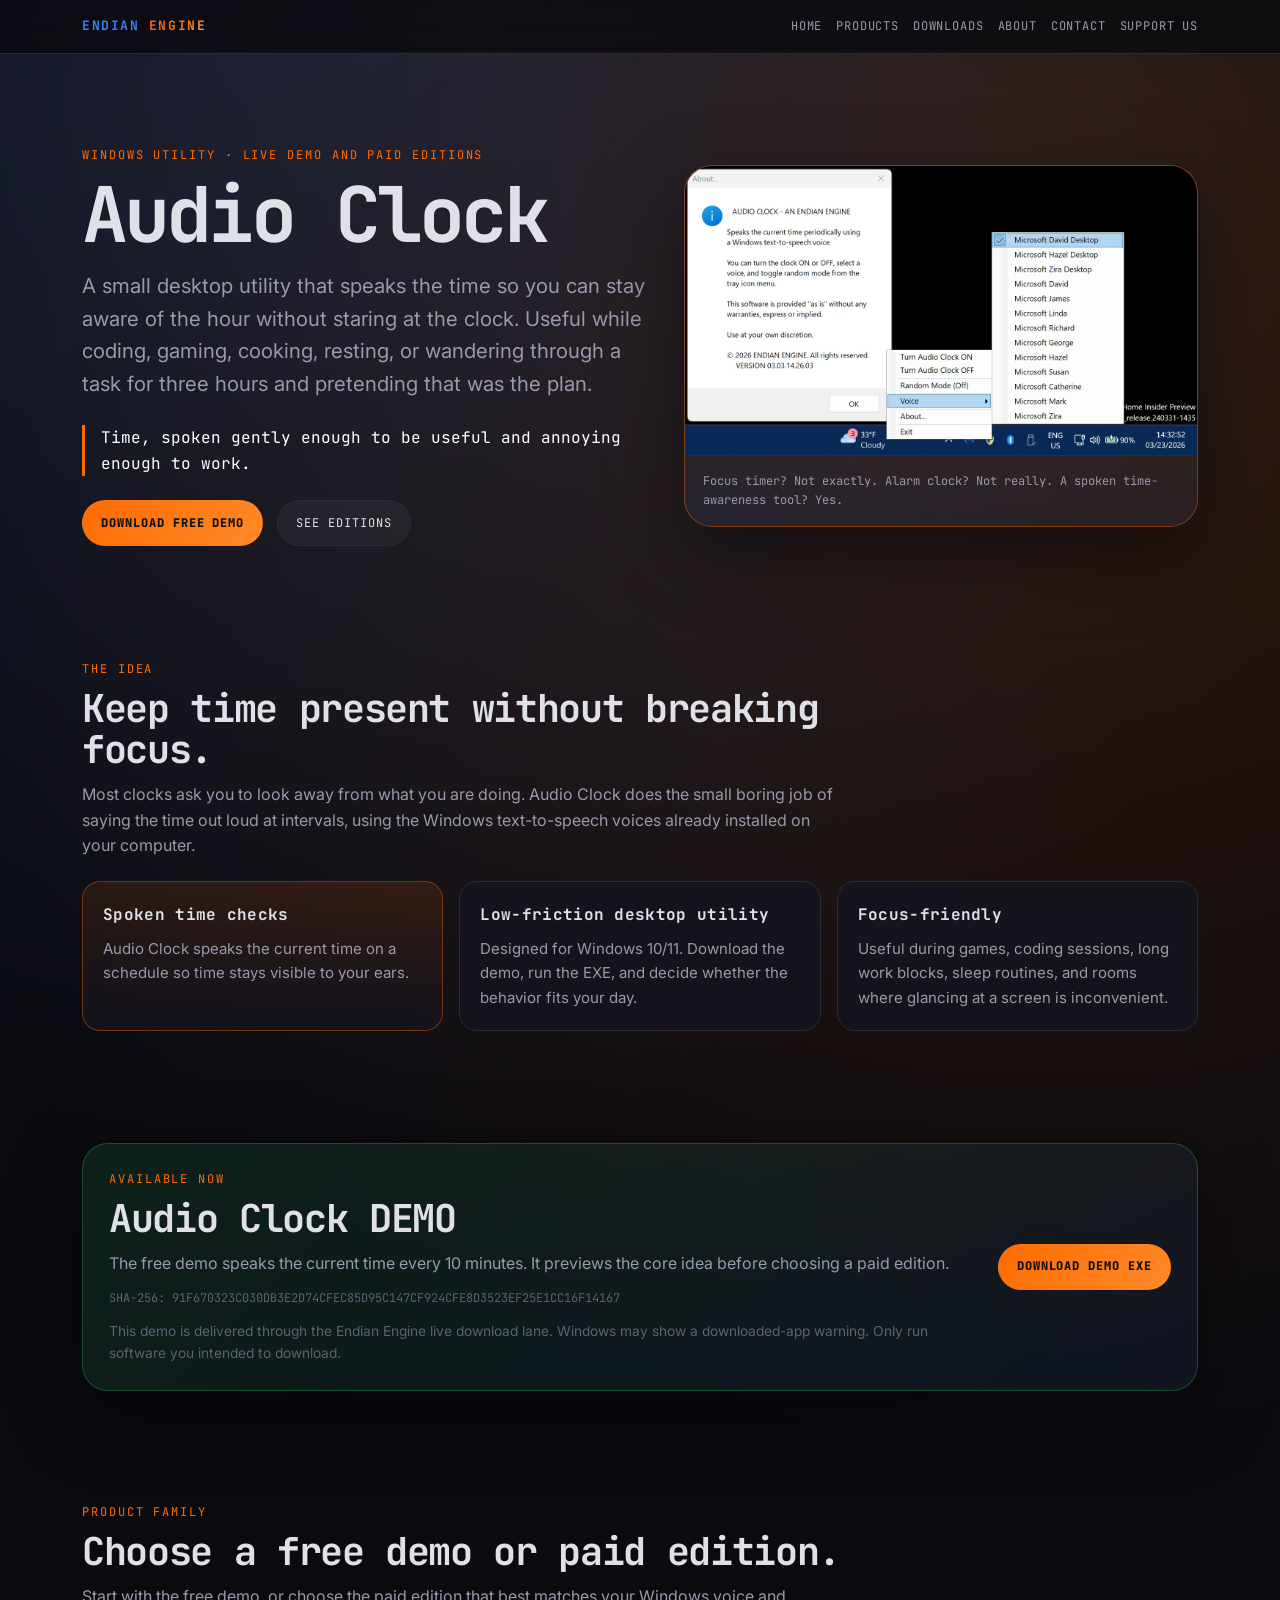
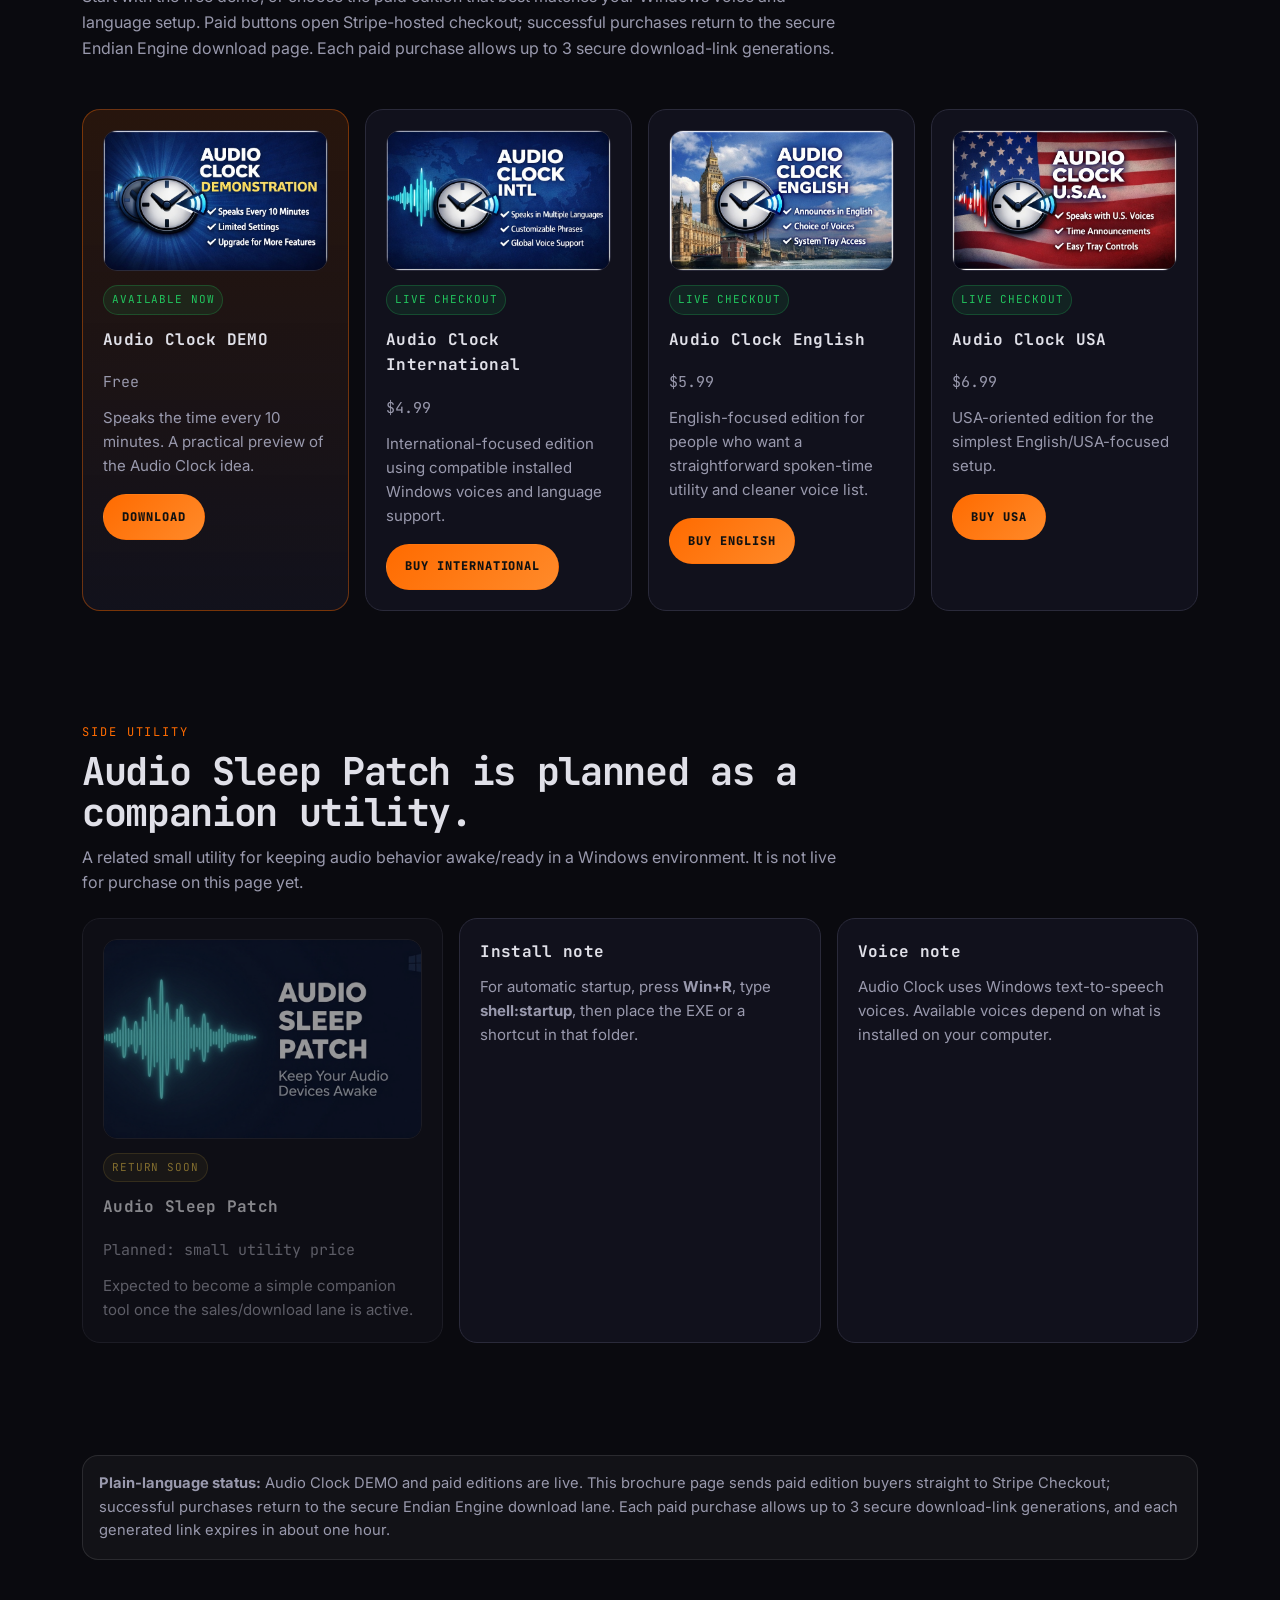
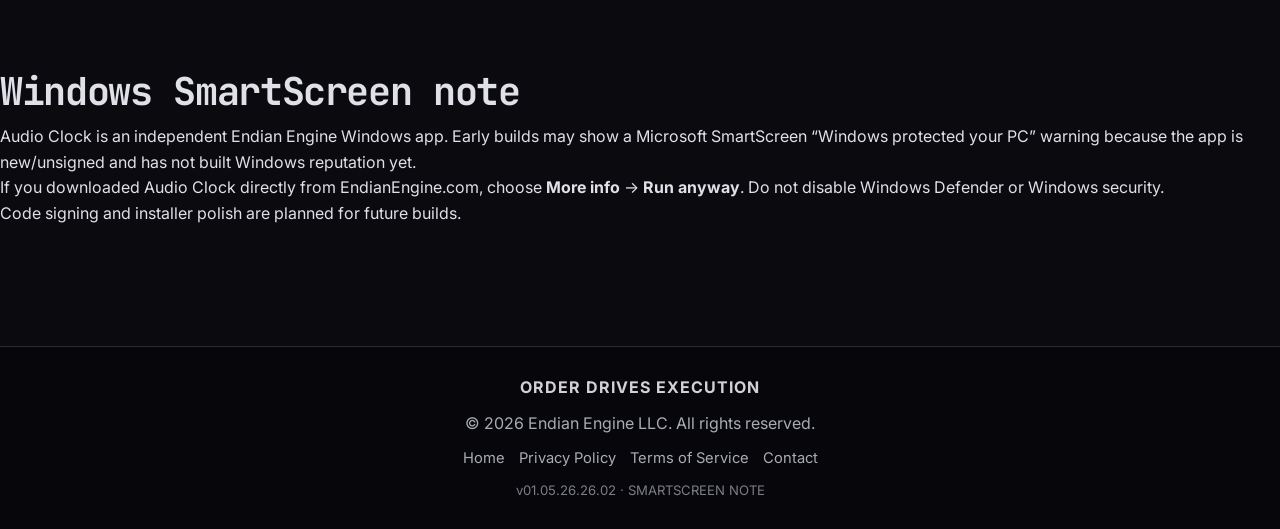
==== commit a0aa41be: "Add Audio Clock SmartScreen note" ====
--- a/audio-clock.html
+++ b/audio-clock.html
@@ -230,7 +230,13 @@
         </div>
       </div>
     </section>
-  </main>
+  <section id="audio-clock-smartscreen-note" aria-labelledby="audio-clock-smartscreen-note-title">
+  <h2 id="audio-clock-smartscreen-note-title">Windows SmartScreen note</h2>
+  <p>Audio Clock is an independent Endian Engine Windows app. Early builds may show a Microsoft SmartScreen &ldquo;Windows protected your PC&rdquo; warning because the app is new/unsigned and has not built Windows reputation yet.</p>
+  <p>If you downloaded Audio Clock directly from EndianEngine.com, choose <strong>More info</strong> &rarr; <strong>Run anyway</strong>. Do not disable Windows Defender or Windows security.</p>
+  <p>Code signing and installer polish are planned for future builds.</p>
+</section>
+</main>
 
   <footer class="site-legal-footer" style="margin-top:64px; padding:28px 18px; border-top:1px solid rgba(255,255,255,.14); background:rgba(0,0,0,.28); color:rgba(230,235,245,.72); font-family:Inter, Segoe UI, Arial, sans-serif; text-align:center;">
   <div style="max-width:1120px; margin:0 auto; display:flex; flex-direction:column; gap:10px; align-items:center;">
@@ -242,7 +248,7 @@
       <a href="./terms.html" style="color:inherit; text-decoration:none;">Terms of Service</a>
       <a href="mailto:contact@endianengine.com" style="color:inherit; text-decoration:none;">Contact</a>
     </nav>
-    <div style="font-size:.82rem; color:rgba(230,235,245,.52);">v01.05.26.26.01 · DOWNLOAD LIMIT CLARITY</div>
+    <div style="font-size:.82rem; color:rgba(230,235,245,.52);">v01.05.26.26.02 · SMARTSCREEN NOTE</div>
   </div>
 </footer>
 
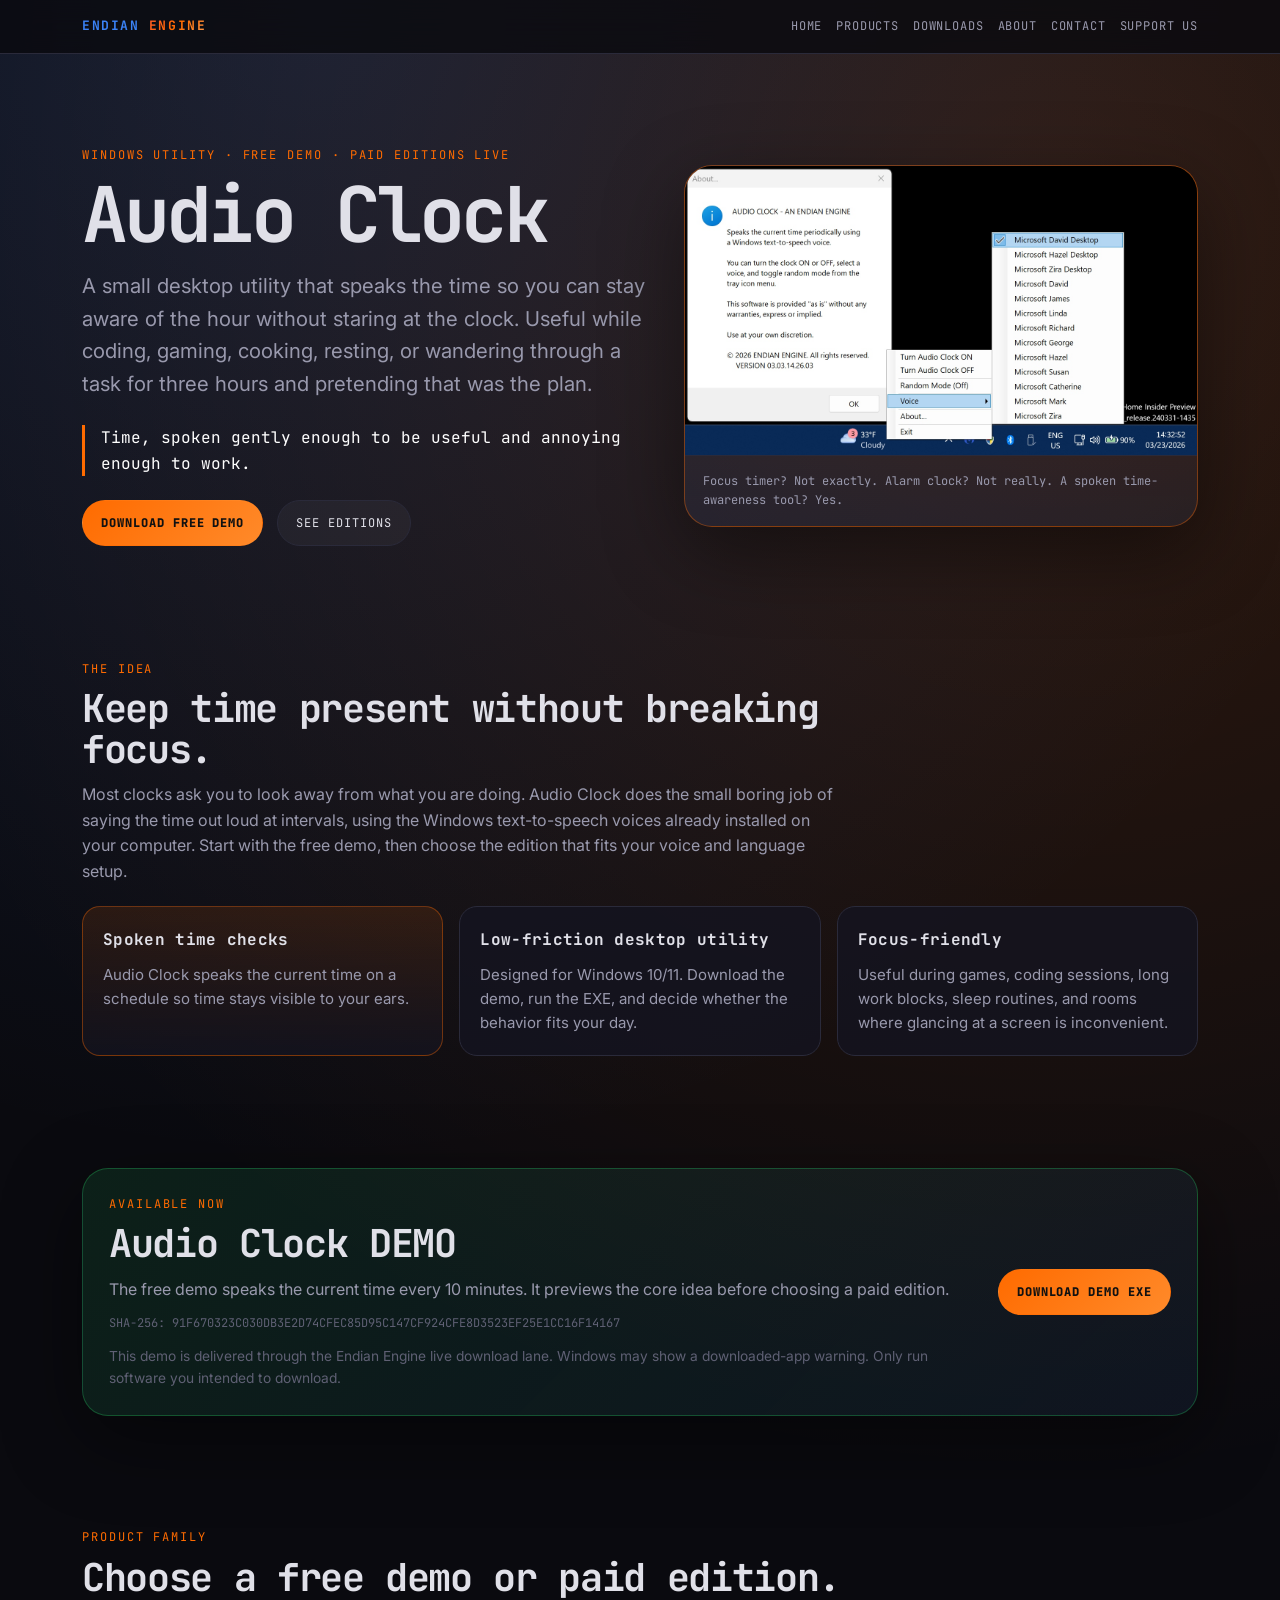
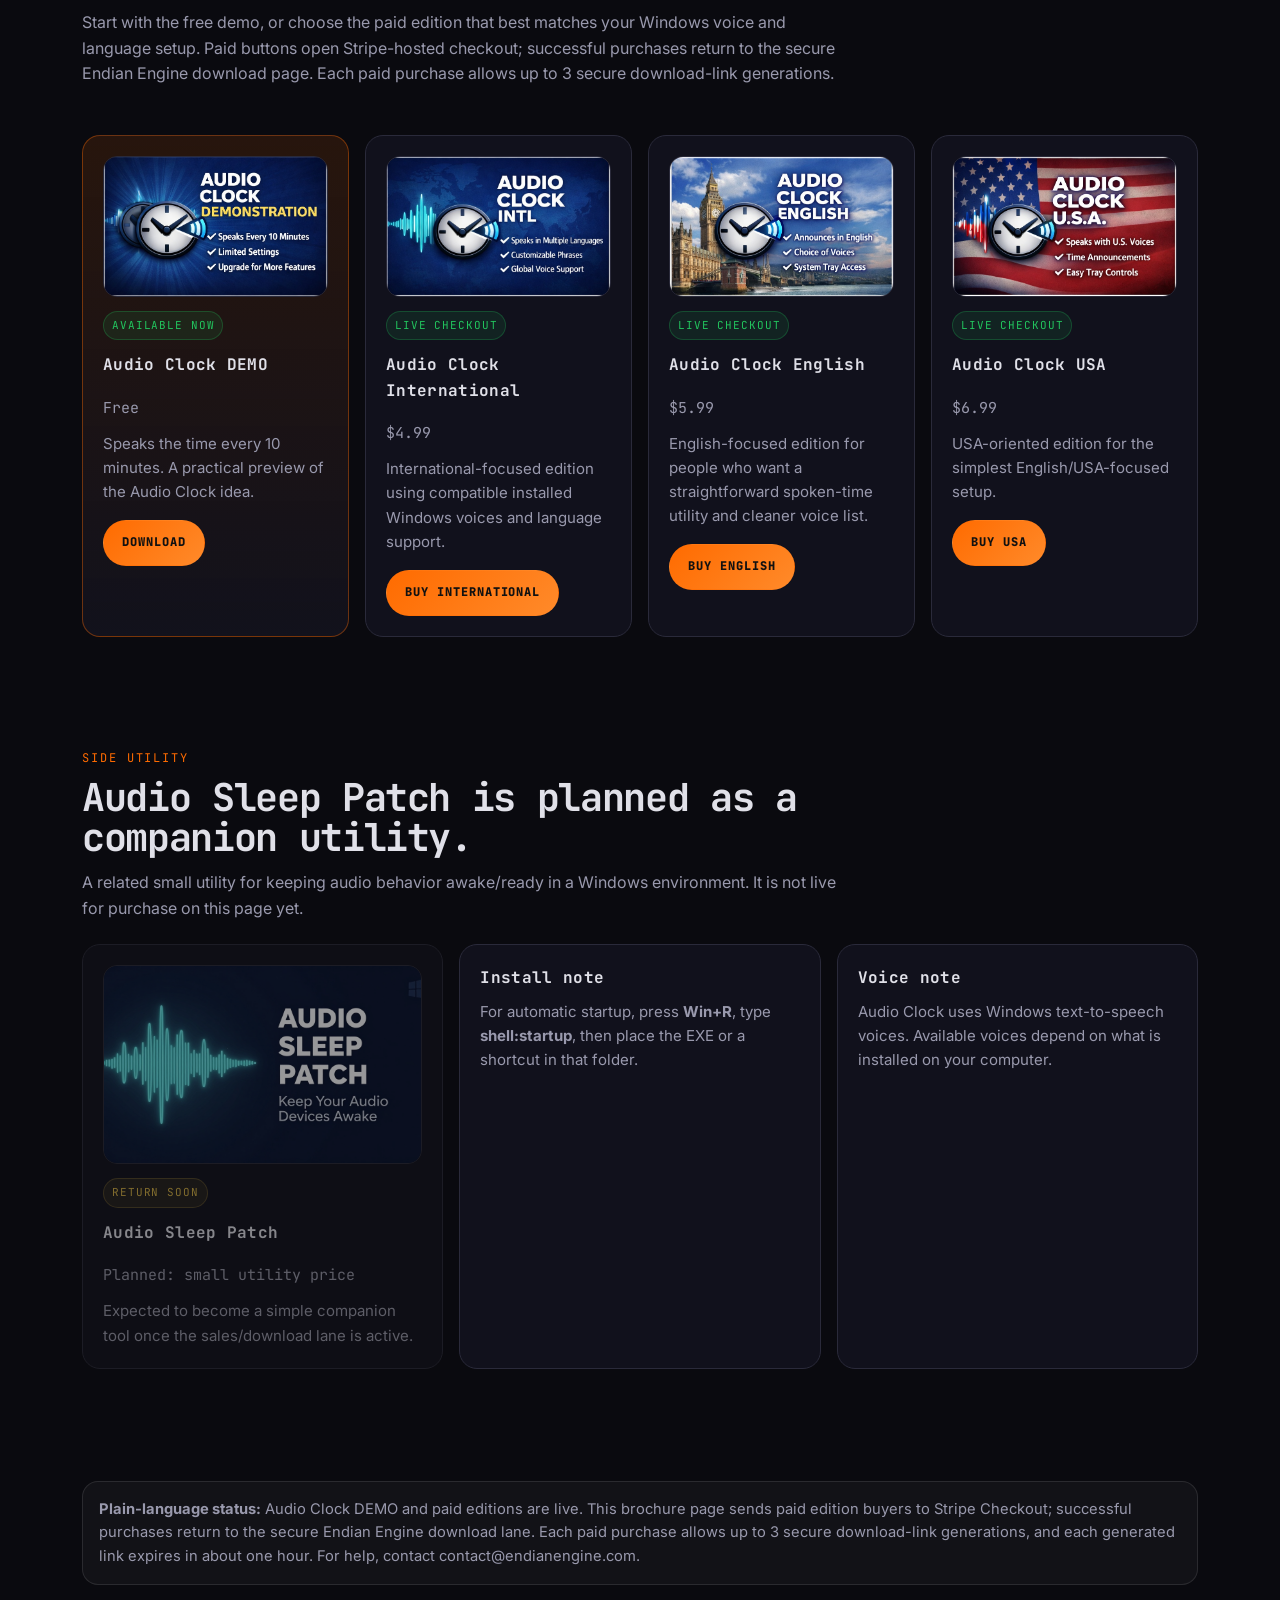
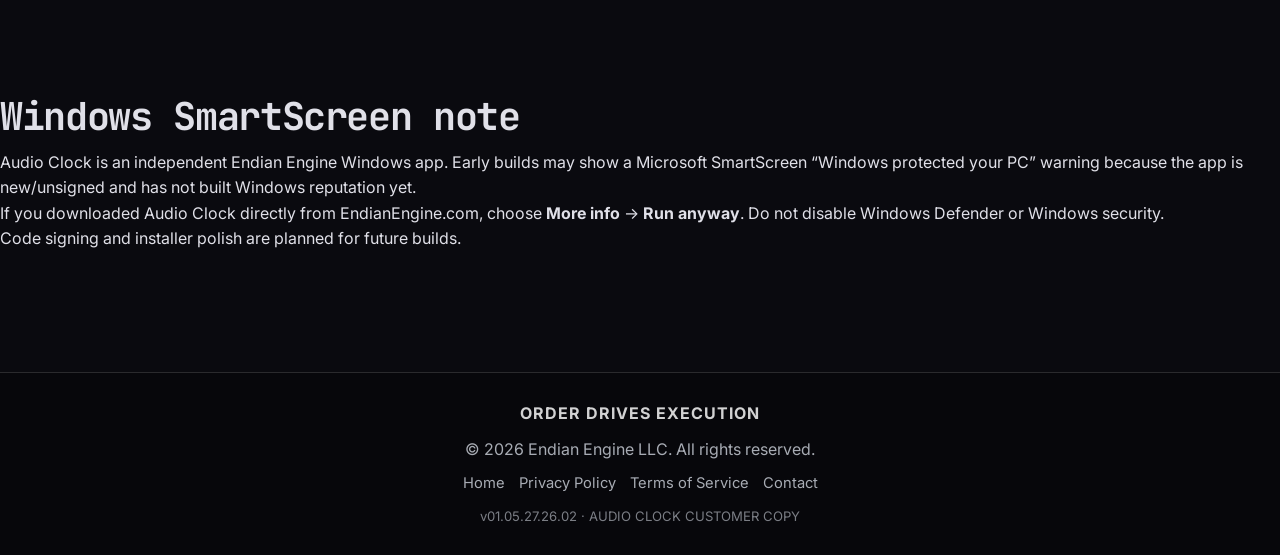
==== commit 9f3d5750: "Polish Audio Clock customer copy" ====
--- a/audio-clock.html
+++ b/audio-clock.html
@@ -4,7 +4,7 @@
   <meta charset="UTF-8">
   <meta name="viewport" content="width=device-width, initial-scale=1.0">
   <title>Audio Clock — Endian Engine</title>
-  <meta name="description" content="Audio Clock is a small Windows utility that speaks the time aloud so you can stay aware of the hour without breaking focus. Download the free demo or buy paid editions through direct live Stripe Checkout.">
+  <meta name="description" content="Audio Clock is an independent Windows utility from Endian Engine that speaks the time aloud. Download the free demo or choose International, English, or USA paid editions through Stripe Checkout.">
   <link rel="canonical" href="https://endianengine.com/audio-clock.html">
 
   <meta property="og:title" content="Audio Clock — Time, spoken without breaking focus">
@@ -109,7 +109,7 @@
     <section class="hero">
       <div class="shell hero-grid">
         <div>
-          <div class="kicker">Windows utility · Live demo and paid editions</div>
+          <div class="kicker">Windows utility · Free demo · Paid editions live</div>
           <h1>Audio Clock</h1>
           <p class="subtitle">A small desktop utility that speaks the time so you can stay aware of the hour without staring at the clock. Useful while coding, gaming, cooking, resting, or wandering through a task for three hours and pretending that was the plan.</p>
           <div class="statement">Time, spoken gently enough to be useful and annoying enough to work.</div>
@@ -130,7 +130,7 @@
         <div class="section-head">
           <div class="section-kicker">The idea</div>
           <h2>Keep time present without breaking focus.</h2>
-          <p class="muted">Most clocks ask you to look away from what you are doing. Audio Clock does the small boring job of saying the time out loud at intervals, using the Windows text-to-speech voices already installed on your computer.</p>
+          <p class="muted">Most clocks ask you to look away from what you are doing. Audio Clock does the small boring job of saying the time out loud at intervals, using the Windows text-to-speech voices already installed on your computer. Start with the free demo, then choose the edition that fits your voice and language setup.</p>
         </div>
         <div class="grid grid-3">
           <div class="panel hot"><h3>Spoken time checks</h3><p>Audio Clock speaks the current time on a schedule so time stays visible to your ears.</p></div>
@@ -226,7 +226,7 @@
     <section id="download">
       <div class="shell">
         <div class="mini-note">
-          <strong>Plain-language status:</strong> Audio Clock DEMO and paid editions are live. This brochure page sends paid edition buyers straight to Stripe Checkout; successful purchases return to the secure Endian Engine download lane. Each paid purchase allows up to 3 secure download-link generations, and each generated link expires in about one hour.
+          <strong>Plain-language status:</strong> Audio Clock DEMO and paid editions are live. This brochure page sends paid edition buyers to Stripe Checkout; successful purchases return to the secure Endian Engine download lane. Each paid purchase allows up to 3 secure download-link generations, and each generated link expires in about one hour. For help, contact contact@endianengine.com.
         </div>
       </div>
     </section>
@@ -248,7 +248,7 @@
       <a href="./terms.html" style="color:inherit; text-decoration:none;">Terms of Service</a>
       <a href="mailto:contact@endianengine.com" style="color:inherit; text-decoration:none;">Contact</a>
     </nav>
-    <div style="font-size:.82rem; color:rgba(230,235,245,.52);">v01.05.26.26.02 · SMARTSCREEN NOTE</div>
+    <div style="font-size:.82rem; color:rgba(230,235,245,.52);">v01.05.27.26.02 · AUDIO CLOCK CUSTOMER COPY</div>
   </div>
 </footer>
 
@@ -298,7 +298,7 @@
             console.error("Audio Clock checkout failed", error);
             button.removeAttribute("aria-busy");
             button.textContent = defaultLabel;
-            setStatus("Checkout did not open. Use the secure checkout page fallback or try again.", true);
+            setStatus("Checkout did not open. Please try again, or contact contact@endianengine.com for help.", true);
           }
         });
       });
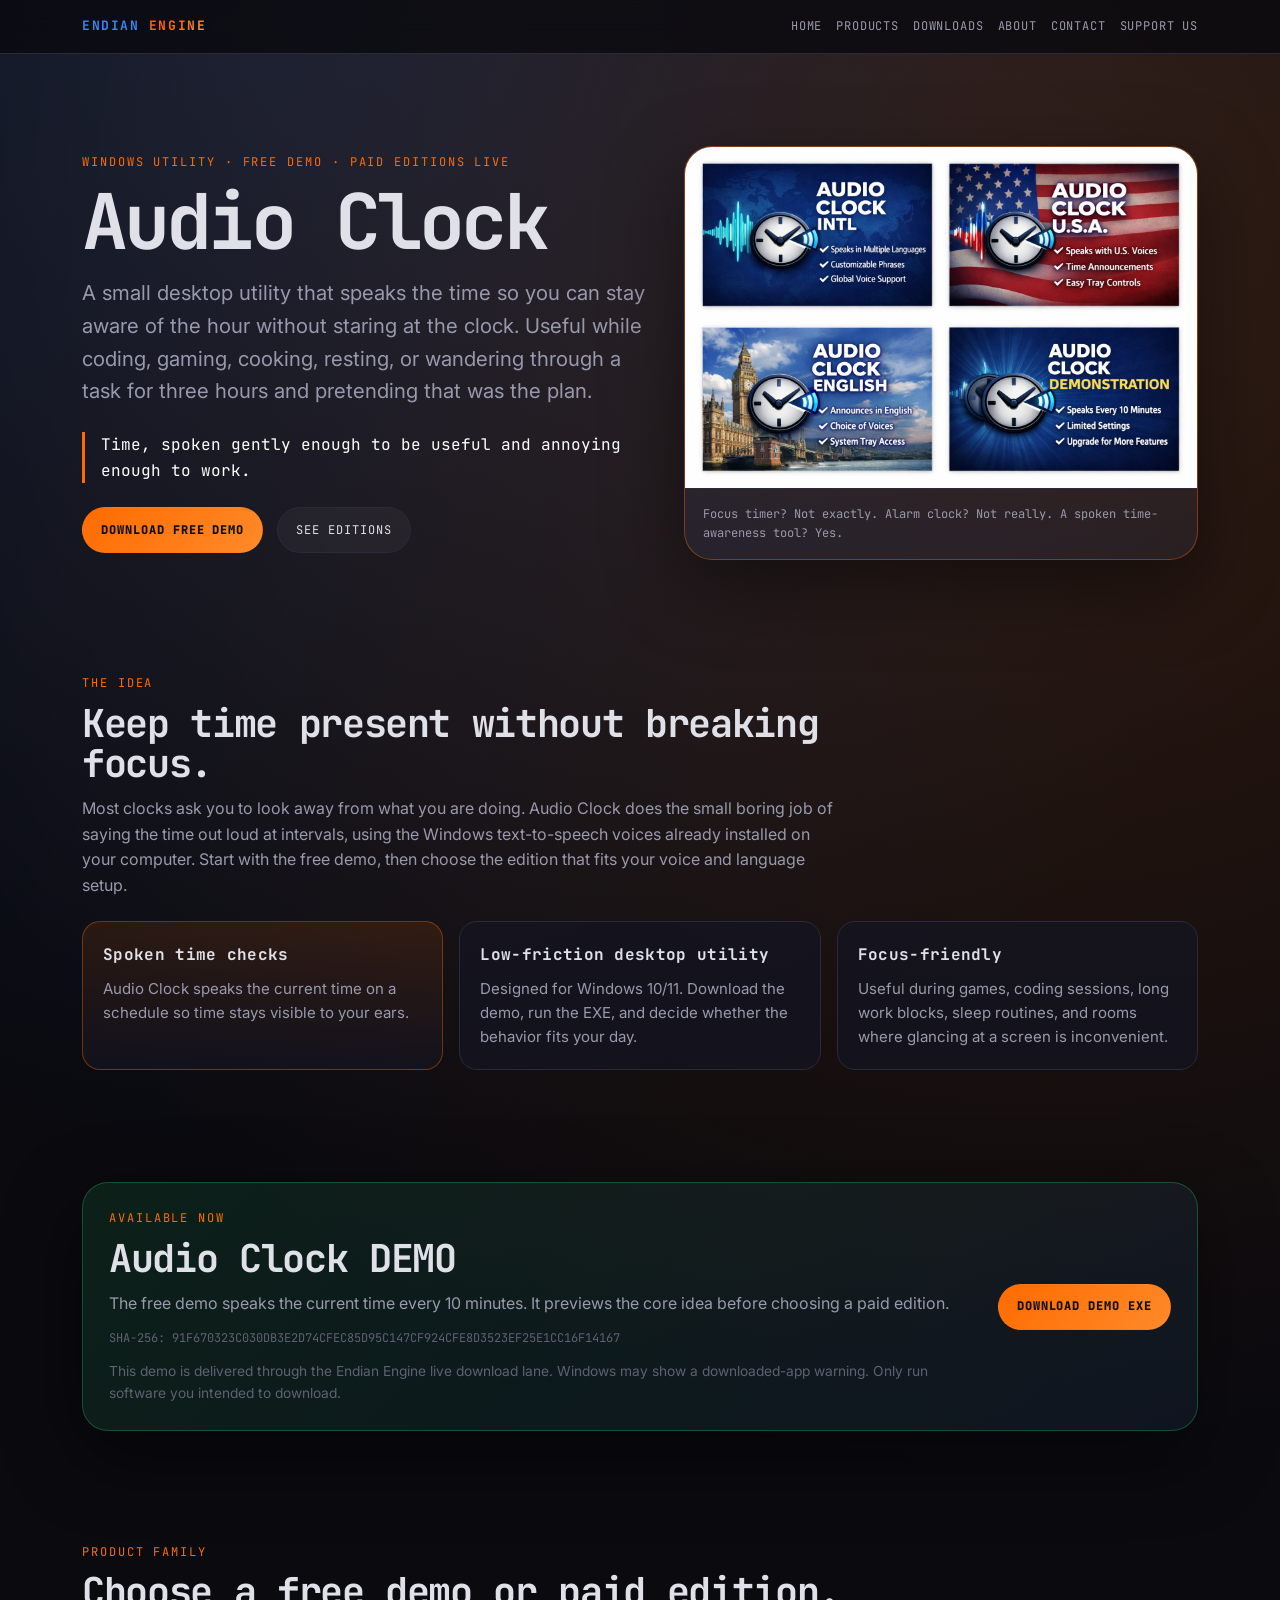
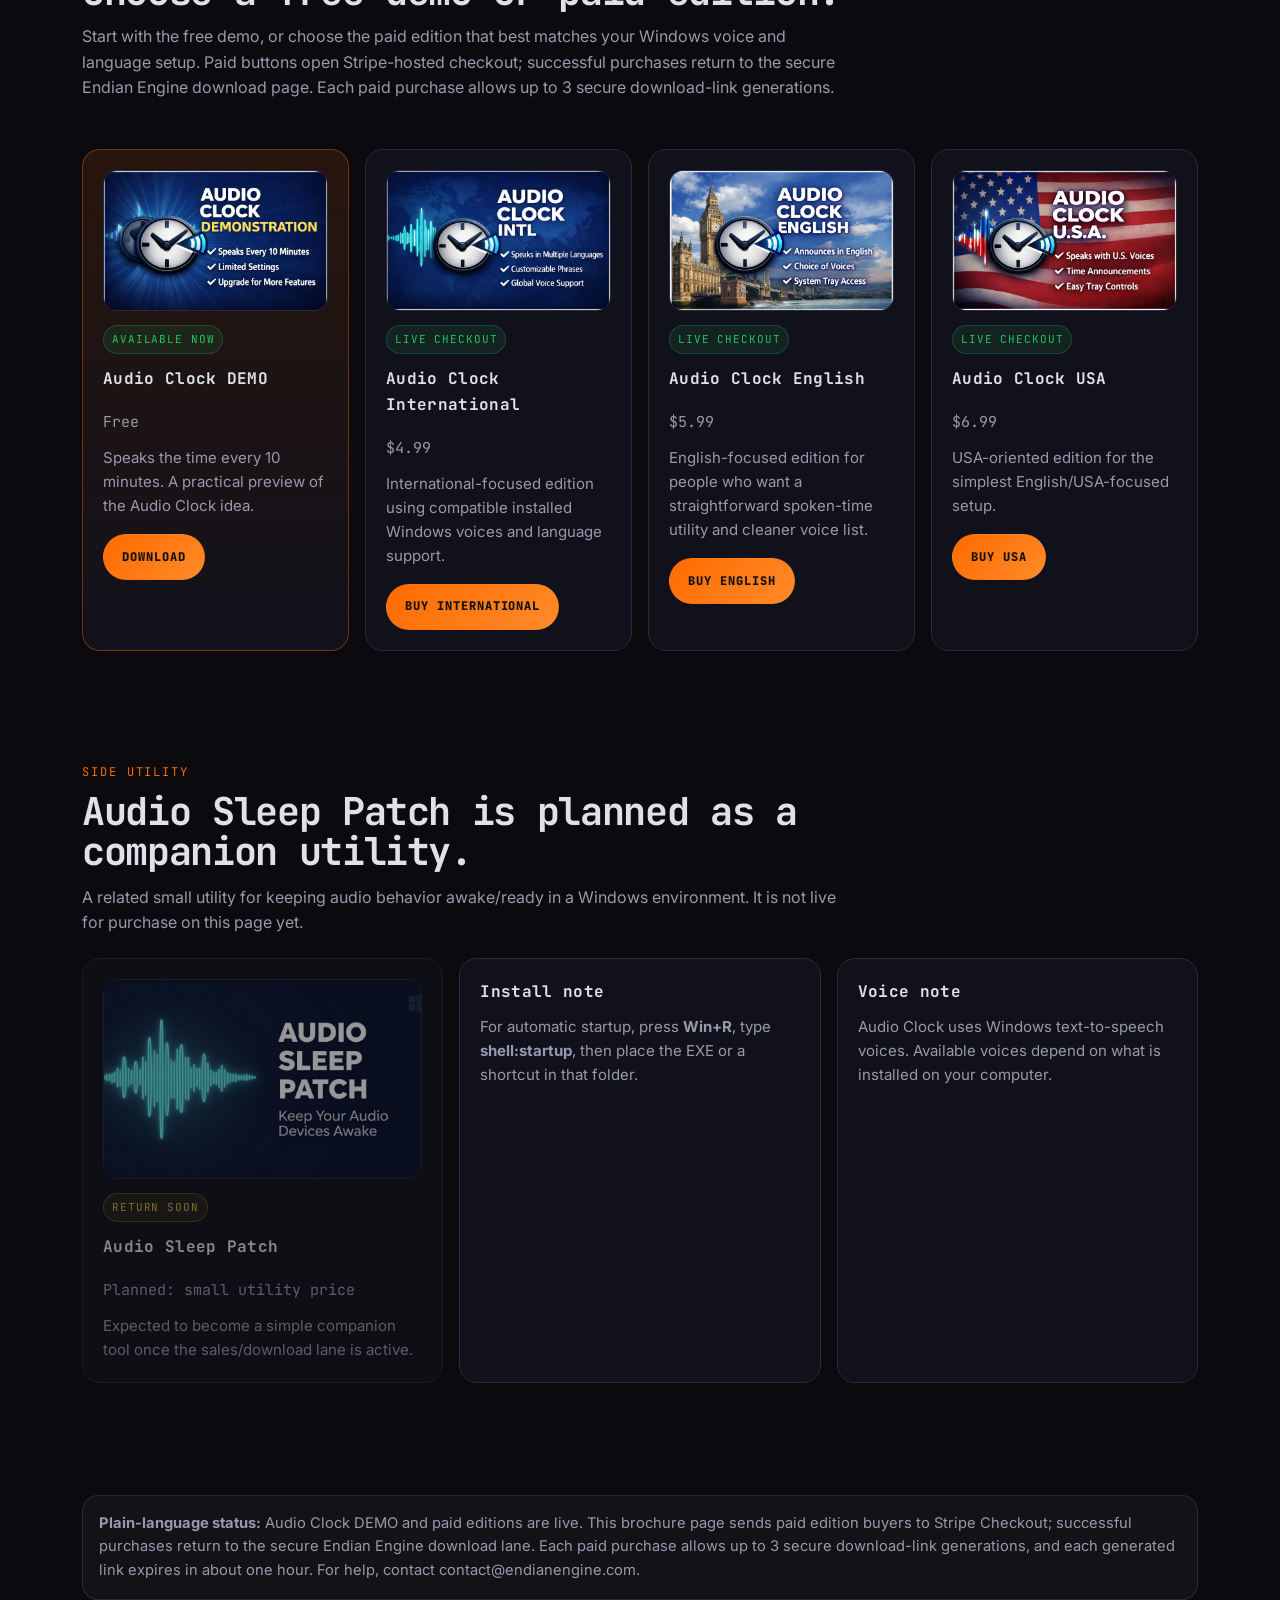
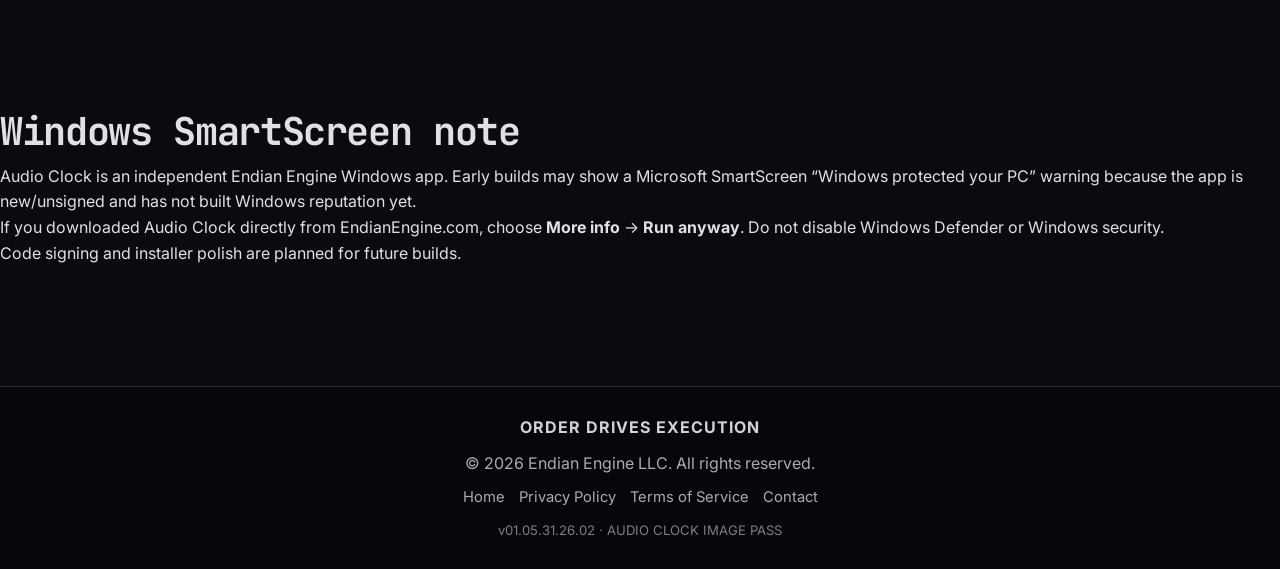
==== commit f94ff553: "Update Audio Clock imagery" ====
--- a/audio-clock.html
+++ b/audio-clock.html
@@ -10,7 +10,7 @@
   <meta property="og:title" content="Audio Clock — Time, spoken without breaking focus">
   <meta property="og:description" content="A small Windows utility that speaks the time aloud. Download the free demo or buy paid editions through direct live Stripe Checkout.">
   <meta property="og:url" content="https://endianengine.com/audio-clock.html">
-  <meta property="og:image" content="https://endianengine.com/assets/audio-clock.jpg">
+  <meta property="og:image" content="https://endianengine.com/assets/audio-clock-family.png">
   <meta property="og:type" content="website">
   <meta property="og:site_name" content="Endian Engine">
   <meta name="twitter:card" content="summary_large_image">
@@ -119,7 +119,7 @@
           </div>
         </div>
         <div class="hero-card">
-          <img src="./assets/audio-clock.jpg" alt="Audio Clock product artwork" loading="eager">
+          <img src="./assets/audio-clock-family.png" alt="Audio Clock family artwork showing Demonstration, International, English, and U.S.A. editions" loading="eager">
           <div class="hero-caption">Focus timer? Not exactly. Alarm clock? Not really. A spoken time-awareness tool? Yes.</div>
         </div>
       </div>
@@ -248,7 +248,7 @@
       <a href="./terms.html" style="color:inherit; text-decoration:none;">Terms of Service</a>
       <a href="mailto:contact@endianengine.com" style="color:inherit; text-decoration:none;">Contact</a>
     </nav>
-    <div style="font-size:.82rem; color:rgba(230,235,245,.52);">v01.05.27.26.02 · AUDIO CLOCK CUSTOMER COPY</div>
+    <div style="font-size:.82rem; color:rgba(230,235,245,.52);">v01.05.31.26.02 · AUDIO CLOCK IMAGE PASS</div>
   </div>
 </footer>
 
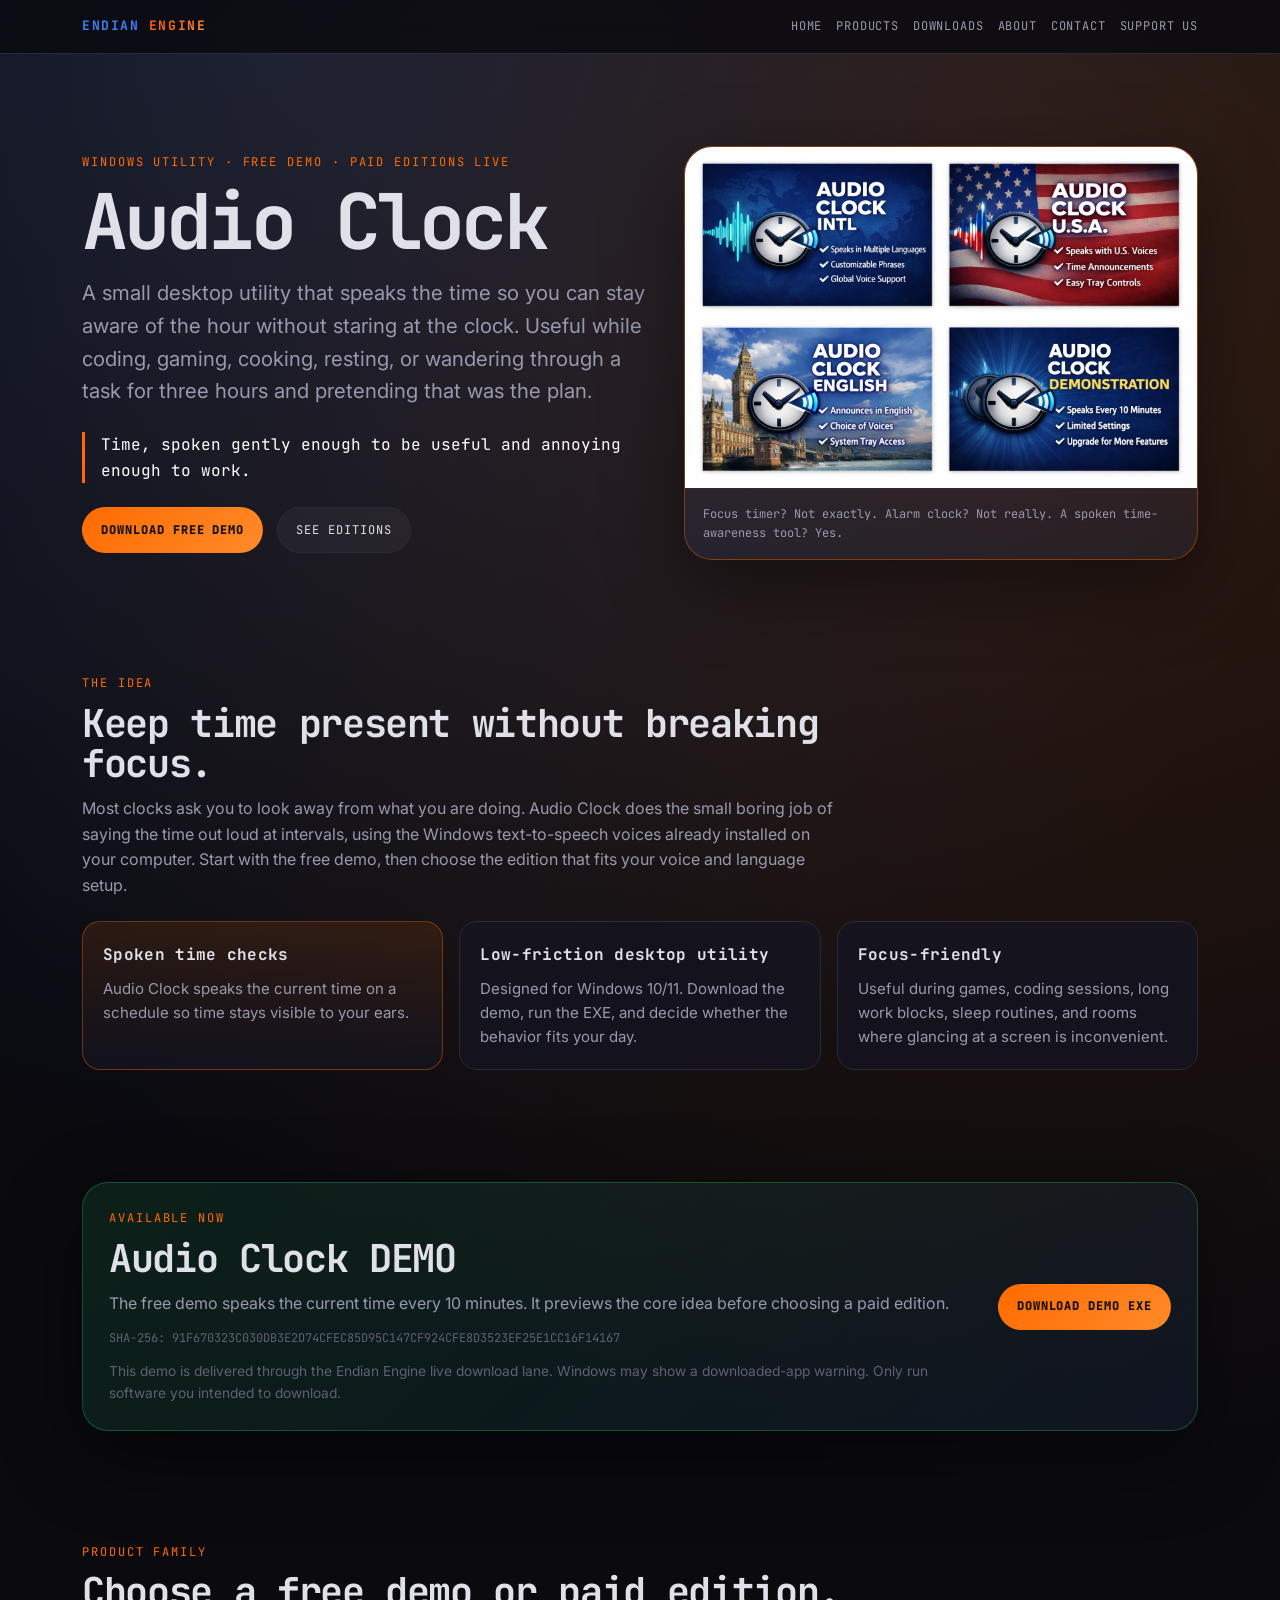
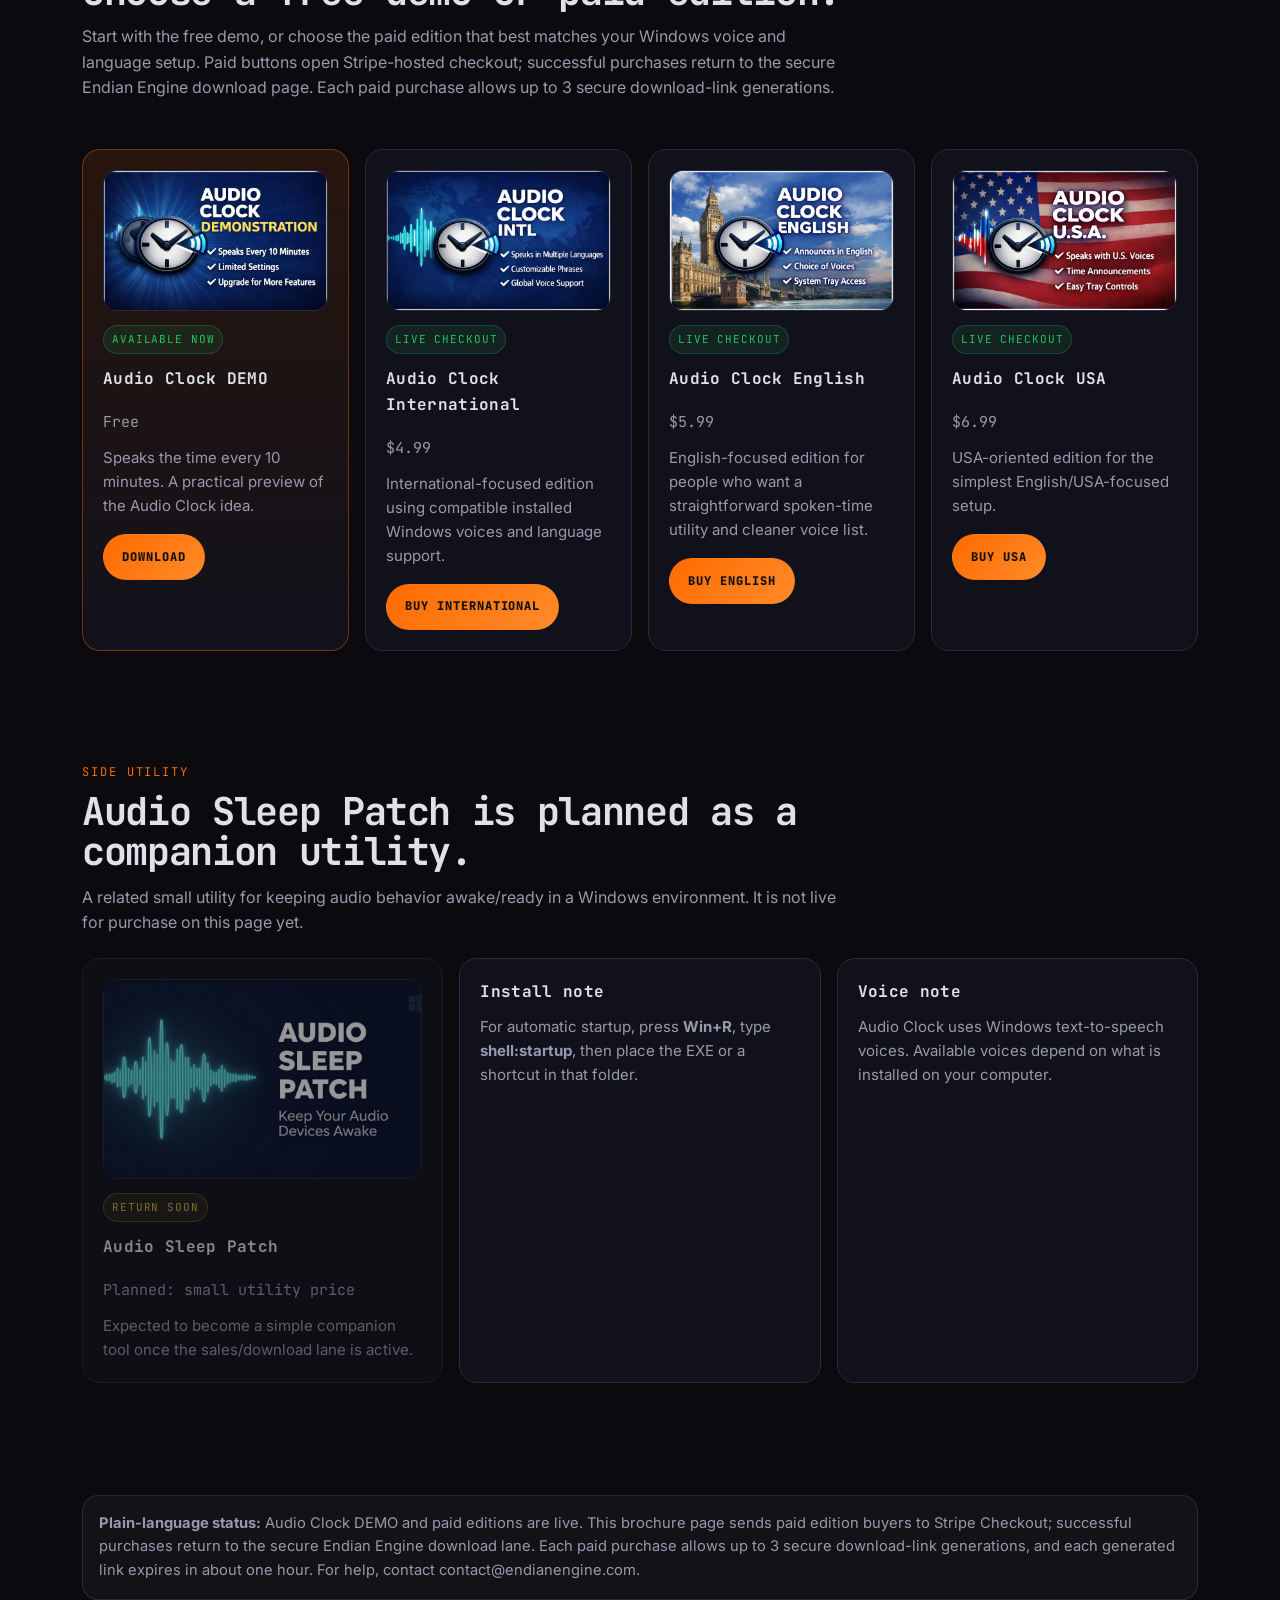
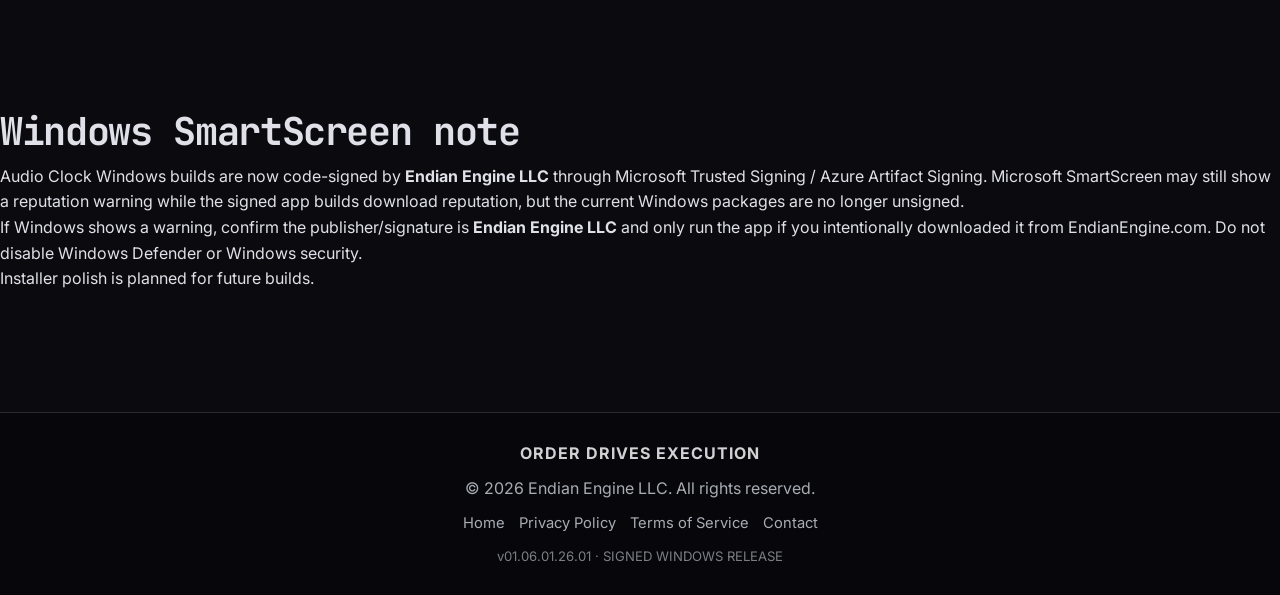
==== commit 62d02b35: "Update Audio Clock page for signed Windows release" ====
--- a/audio-clock.html
+++ b/audio-clock.html
@@ -232,9 +232,9 @@
     </section>
   <section id="audio-clock-smartscreen-note" aria-labelledby="audio-clock-smartscreen-note-title">
   <h2 id="audio-clock-smartscreen-note-title">Windows SmartScreen note</h2>
-  <p>Audio Clock is an independent Endian Engine Windows app. Early builds may show a Microsoft SmartScreen &ldquo;Windows protected your PC&rdquo; warning because the app is new/unsigned and has not built Windows reputation yet.</p>
-  <p>If you downloaded Audio Clock directly from EndianEngine.com, choose <strong>More info</strong> &rarr; <strong>Run anyway</strong>. Do not disable Windows Defender or Windows security.</p>
-  <p>Code signing and installer polish are planned for future builds.</p>
+  <p>Audio Clock Windows builds are now code-signed by <strong>Endian Engine LLC</strong> through Microsoft Trusted Signing / Azure Artifact Signing. Microsoft SmartScreen may still show a reputation warning while the signed app builds download reputation, but the current Windows packages are no longer unsigned.</p>
+  <p>If Windows shows a warning, confirm the publisher/signature is <strong>Endian Engine LLC</strong> and only run the app if you intentionally downloaded it from EndianEngine.com. Do not disable Windows Defender or Windows security.</p>
+  <p>Installer polish is planned for future builds.</p>
 </section>
 </main>
 
@@ -248,7 +248,7 @@
       <a href="./terms.html" style="color:inherit; text-decoration:none;">Terms of Service</a>
       <a href="mailto:contact@endianengine.com" style="color:inherit; text-decoration:none;">Contact</a>
     </nav>
-    <div style="font-size:.82rem; color:rgba(230,235,245,.52);">v01.05.31.26.02 · AUDIO CLOCK IMAGE PASS</div>
+    <div style="font-size:.82rem; color:rgba(230,235,245,.52);">v01.06.01.26.01 · SIGNED WINDOWS RELEASE</div>
   </div>
 </footer>
 
@@ -306,3 +306,5 @@
   </script>
 </body>
 </html>
+
+
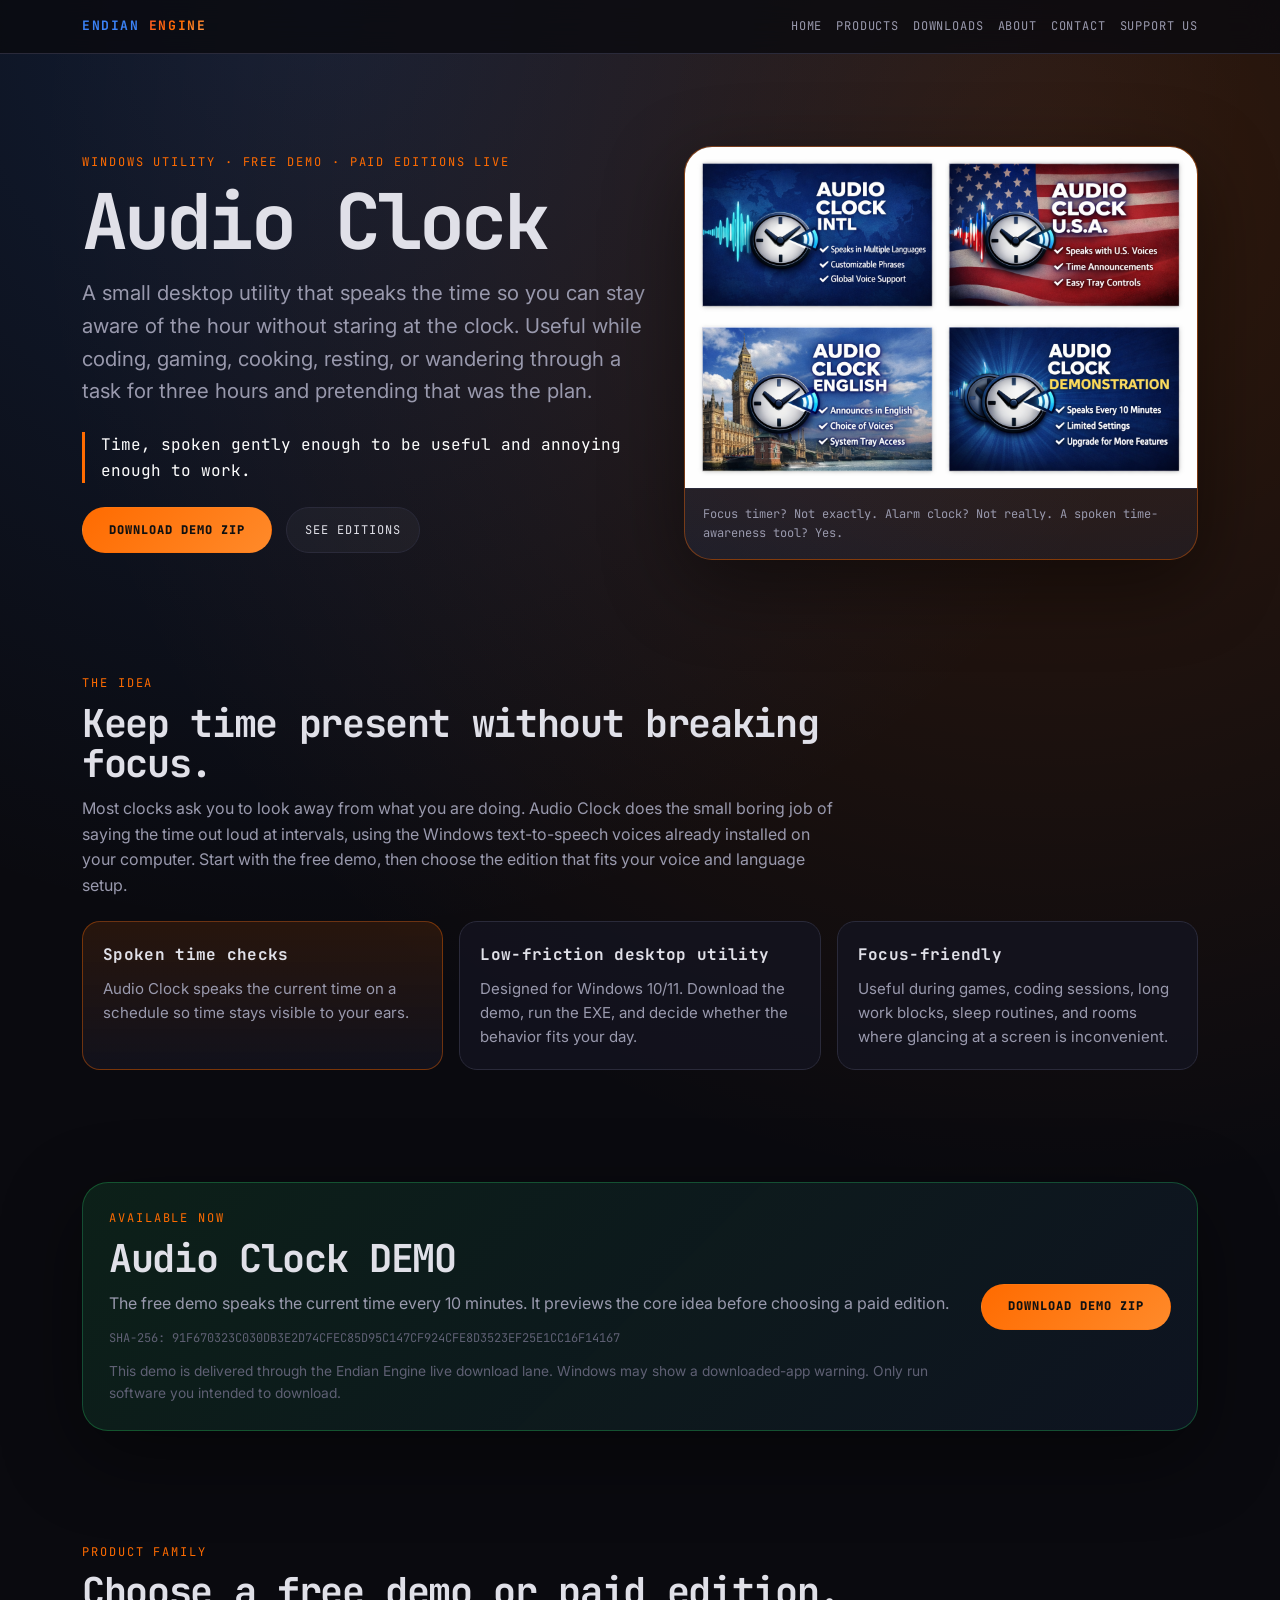
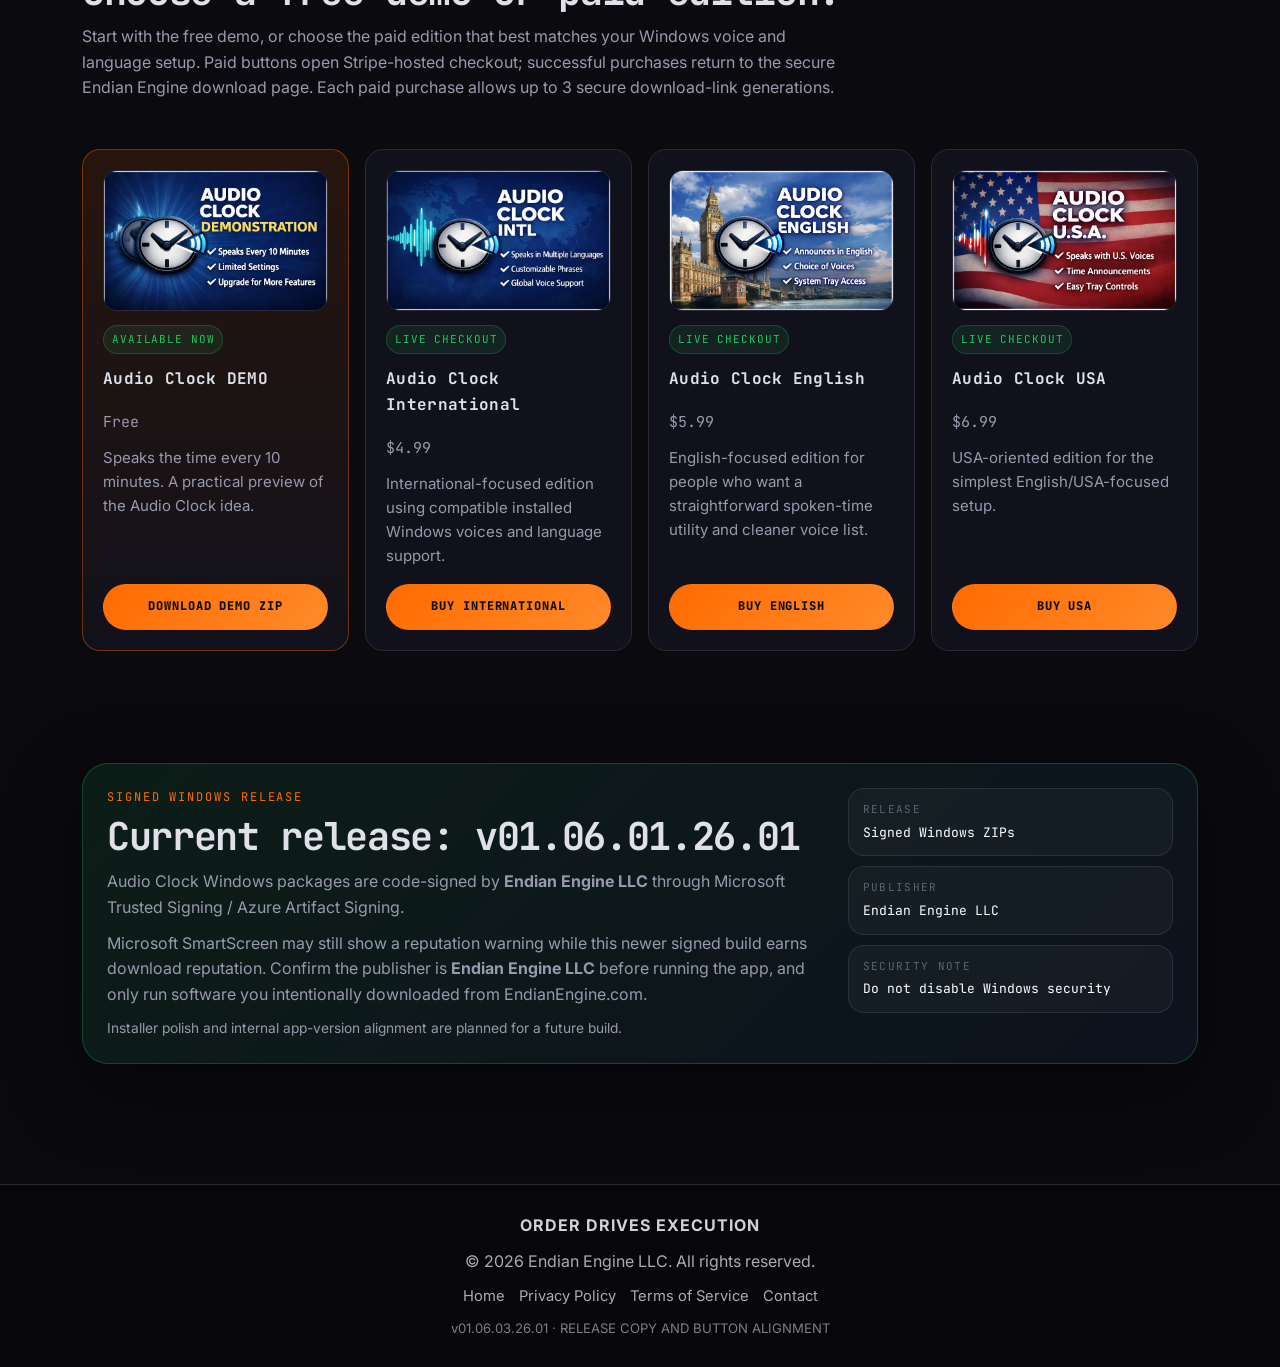
==== commit 935b92be: "Polish Audio Clock release copy and buttons" ====
--- a/audio-clock.html
+++ b/audio-clock.html
@@ -50,6 +50,7 @@
     .statement { border-left:3px solid var(--orange); padding-left:16px; color:#fff; font-family:var(--mono); font-size:1rem; margin:24px 0; }
     .actions { display:flex; gap:14px; flex-wrap:wrap; align-items:center; }
     .btn { display:inline-flex; align-items:center; justify-content:center; min-height:46px; padding:0 18px; border-radius:999px; font-family:var(--mono); font-size:12px; letter-spacing:.08em; text-transform:uppercase; text-decoration:none; border:1px solid var(--border); }
+    .btn-wide { min-width:190px; }
     .btn-primary { background:linear-gradient(135deg,var(--orange),#ff8a2a); color:#111; font-weight:800; border-color:transparent; }
     .btn-secondary { background:rgba(255,255,255,.04); color:var(--text); }
     .btn-disabled { color:var(--faint); background:rgba(255,255,255,.03); border-color:rgba(255,255,255,.08); cursor:not-allowed; }
@@ -74,6 +75,8 @@
     ul { padding-left:18px; }
     li + li { margin-top:7px; }
     .family-card { display:flex; flex-direction:column; min-height:100%; }
+    .family-card .actions { margin-top:auto; padding-top:16px; }
+    .family-card .actions .btn { width:100%; }
     .family-card img { width:100%; aspect-ratio:16/10; object-fit:cover; border-radius:14px; border:1px solid var(--border); margin-bottom:14px; background:#111; }
     .badge { display:inline-flex; align-self:flex-start; font-family:var(--mono); font-size:11px; letter-spacing:.08em; text-transform:uppercase; padding:5px 8px; border-radius:999px; border:1px solid rgba(255,255,255,.16); color:var(--muted); margin-bottom:12px; }
     .badge.green { color:var(--green); background:rgba(34,197,94,.10); border-color:rgba(34,197,94,.25); }
@@ -84,9 +87,15 @@
     .hash { margin-top:12px; font-family:var(--mono); font-size:12px; color:var(--faint); overflow-wrap:anywhere; }
     .fineprint { margin-top:12px; color:var(--faint); font-size:.86rem; }
     .mini-note { border:1px solid rgba(255,255,255,.10); background:rgba(255,255,255,.035); border-radius:16px; padding:16px; color:var(--muted); font-size:.92rem; }
+    .trust-card { display:grid; grid-template-columns:minmax(0,1fr) minmax(220px,.45fr); gap:18px; align-items:start; border:1px solid rgba(34,197,94,.28); background:linear-gradient(135deg,rgba(34,197,94,.10),rgba(59,130,246,.07)); border-radius:26px; padding:24px; box-shadow:var(--shadow); }
+    .trust-card p { color:var(--muted); margin-top:10px; }
+    .trust-facts { display:grid; gap:10px; }
+    .trust-fact { border:1px solid rgba(255,255,255,.09); background:rgba(255,255,255,.035); border-radius:16px; padding:12px 14px; }
+    .trust-label { font-family:var(--mono); font-size:11px; letter-spacing:.12em; text-transform:uppercase; color:var(--faint); margin-bottom:4px; }
+    .trust-value { color:#fff; font-family:var(--mono); font-size:13px; }
     .footer { border-top:1px solid var(--border); color:var(--faint); font-size:.86rem; padding:28px 0; text-align:center; }
     .footer a { color:var(--muted); text-decoration:none; }
-    @media (max-width:900px) { .hero-grid, .download-card { grid-template-columns:1fr; } .grid-3, .grid-4 { grid-template-columns:1fr 1fr; } .download-card .actions { justify-content:flex-start; } }
+    @media (max-width:900px) { .hero-grid, .download-card, .trust-card { grid-template-columns:1fr; } .grid-3, .grid-4 { grid-template-columns:1fr 1fr; } .download-card .actions { justify-content:flex-start; } }
     @media (max-width:620px) { .topbar-inner { align-items:flex-start; flex-direction:column; } .nav { display:none; } .grid-3, .grid-4 { grid-template-columns:1fr; } .hero { padding-top:54px; } }
   </style>
 </head>
@@ -114,7 +123,7 @@
           <p class="subtitle">A small desktop utility that speaks the time so you can stay aware of the hour without staring at the clock. Useful while coding, gaming, cooking, resting, or wandering through a task for three hours and pretending that was the plan.</p>
           <div class="statement">Time, spoken gently enough to be useful and annoying enough to work.</div>
           <div class="actions">
-            <a class="btn btn-primary" href="https://app.endianengine.com/api/audio-clock/demo-download">Download Free Demo</a>
+            <a class="btn btn-primary btn-wide" href="https://app.endianengine.com/api/audio-clock/demo-download">Download Demo ZIP</a>
             <a class="btn btn-secondary" href="#family">See Editions</a>
           </div>
         </div>
@@ -151,7 +160,7 @@
             <p class="fineprint">This demo is delivered through the Endian Engine live download lane. Windows may show a downloaded-app warning. Only run software you intended to download.</p>
           </div>
           <div class="actions">
-            <a class="btn btn-primary" href="https://app.endianengine.com/api/audio-clock/demo-download">Download Demo EXE</a>
+            <a class="btn btn-primary btn-wide" href="https://app.endianengine.com/api/audio-clock/demo-download">Download Demo ZIP</a>
           </div>
         </div>
       </div>
@@ -172,7 +181,7 @@
             <h3>Audio Clock DEMO</h3>
             <p class="price">Free</p>
             <p>Speaks the time every 10 minutes. A practical preview of the Audio Clock idea.</p>
-            <div class="actions" style="margin-top:16px;"><a class="btn btn-primary" href="https://app.endianengine.com/api/audio-clock/demo-download">Download</a></div>
+            <div class="actions"><a class="btn btn-primary" href="https://app.endianengine.com/api/audio-clock/demo-download">Download Demo ZIP</a></div>
           </article>
           <article class="panel family-card">
             <img src="./assets/INTL1.jpg" alt="Audio Clock International edition artwork" loading="lazy">
@@ -180,7 +189,7 @@
             <h3>Audio Clock International</h3>
             <p class="price">$4.99</p>
             <p>International-focused edition using compatible installed Windows voices and language support.</p>
-            <div class="actions" style="margin-top:16px;"><a class="btn btn-primary" href="https://app.endianengine.com/audio-clock" data-audio-clock-product="international" data-default-label="Buy International">Buy International</a></div>
+            <div class="actions"><a class="btn btn-primary" href="https://app.endianengine.com/audio-clock" data-audio-clock-product="international" data-default-label="Buy International">Buy International</a></div>
           </article>
           <article class="panel family-card">
             <img src="./assets/EN.jpg" alt="Audio Clock English edition artwork" loading="lazy">
@@ -188,7 +197,7 @@
             <h3>Audio Clock English</h3>
             <p class="price">$5.99</p>
             <p>English-focused edition for people who want a straightforward spoken-time utility and cleaner voice list.</p>
-            <div class="actions" style="margin-top:16px;"><a class="btn btn-primary" href="https://app.endianengine.com/audio-clock" data-audio-clock-product="english" data-default-label="Buy English">Buy English</a></div>
+            <div class="actions"><a class="btn btn-primary" href="https://app.endianengine.com/audio-clock" data-audio-clock-product="english" data-default-label="Buy English">Buy English</a></div>
           </article>
           <article class="panel family-card">
             <img src="./assets/USA.jpg" alt="Audio Clock USA edition artwork" loading="lazy">
@@ -196,46 +205,38 @@
             <h3>Audio Clock USA</h3>
             <p class="price">$6.99</p>
             <p>USA-oriented edition for the simplest English/USA-focused setup.</p>
-            <div class="actions" style="margin-top:16px;"><a class="btn btn-primary" href="https://app.endianengine.com/audio-clock" data-audio-clock-product="usa" data-default-label="Buy USA">Buy USA</a></div>
+            <div class="actions"><a class="btn btn-primary" href="https://app.endianengine.com/audio-clock" data-audio-clock-product="usa" data-default-label="Buy USA">Buy USA</a></div>
           </article>
         </div>
       </div>
     </section>
-
-    <section id="sleep-patch">
+    <section id="audio-clock-signed-release" aria-labelledby="audio-clock-signed-release-title">
       <div class="shell">
-        <div class="section-head">
-          <div class="section-kicker">Side utility</div>
-          <h2>Audio Sleep Patch is planned as a companion utility.</h2>
-          <p class="muted">A related small utility for keeping audio behavior awake/ready in a Windows environment. It is not live for purchase on this page yet.</p>
-        </div>
-        <div class="grid grid-3">
-          <div class="panel family-card coming">
-            <img src="./assets/audio-sleep-patch-banner.jpg" alt="Audio Sleep Patch banner" loading="lazy">
-            <span class="badge yellow">Return soon</span>
-            <h3>Audio Sleep Patch</h3>
-            <p class="price">Planned: small utility price</p>
-            <p>Expected to become a simple companion tool once the sales/download lane is active.</p>
-          </div>
-          <div class="panel"><h3>Install note</h3><p>For automatic startup, press <strong>Win+R</strong>, type <strong>shell:startup</strong>, then place the EXE or a shortcut in that folder.</p></div>
-          <div class="panel"><h3>Voice note</h3><p>Audio Clock uses Windows text-to-speech voices. Available voices depend on what is installed on your computer.</p></div>
-        </div>
-      </div>
-    </section>
-
-    <section id="download">
-      <div class="shell">
-        <div class="mini-note">
-          <strong>Plain-language status:</strong> Audio Clock DEMO and paid editions are live. This brochure page sends paid edition buyers to Stripe Checkout; successful purchases return to the secure Endian Engine download lane. Each paid purchase allows up to 3 secure download-link generations, and each generated link expires in about one hour. For help, contact contact@endianengine.com.
-        </div>
-      </div>
-    </section>
-  <section id="audio-clock-smartscreen-note" aria-labelledby="audio-clock-smartscreen-note-title">
-  <h2 id="audio-clock-smartscreen-note-title">Windows SmartScreen note</h2>
-  <p>Audio Clock Windows builds are now code-signed by <strong>Endian Engine LLC</strong> through Microsoft Trusted Signing / Azure Artifact Signing. Microsoft SmartScreen may still show a reputation warning while the signed app builds download reputation, but the current Windows packages are no longer unsigned.</p>
-  <p>If Windows shows a warning, confirm the publisher/signature is <strong>Endian Engine LLC</strong> and only run the app if you intentionally downloaded it from EndianEngine.com. Do not disable Windows Defender or Windows security.</p>
-  <p>Installer polish is planned for future builds.</p>
-</section>
+        <div class="trust-card">
+          <div>
+            <div class="section-kicker">Signed Windows release</div>
+            <h2 id="audio-clock-signed-release-title">Current release: v01.06.01.26.01</h2>
+            <p>Audio Clock Windows packages are code-signed by <strong>Endian Engine LLC</strong> through Microsoft Trusted Signing / Azure Artifact Signing.</p>
+            <p>Microsoft SmartScreen may still show a reputation warning while this newer signed build earns download reputation. Confirm the publisher is <strong>Endian Engine LLC</strong> before running the app, and only run software you intentionally downloaded from EndianEngine.com.</p>
+            <p class="fineprint">Installer polish and internal app-version alignment are planned for a future build.</p>
+          </div>
+          <div class="trust-facts" aria-label="Audio Clock release facts">
+            <div class="trust-fact">
+              <div class="trust-label">Release</div>
+              <div class="trust-value">Signed Windows ZIPs</div>
+            </div>
+            <div class="trust-fact">
+              <div class="trust-label">Publisher</div>
+              <div class="trust-value">Endian Engine LLC</div>
+            </div>
+            <div class="trust-fact">
+              <div class="trust-label">Security note</div>
+              <div class="trust-value">Do not disable Windows security</div>
+            </div>
+          </div>
+        </div>
+      </div>
+    </section>
 </main>
 
   <footer class="site-legal-footer" style="margin-top:64px; padding:28px 18px; border-top:1px solid rgba(255,255,255,.14); background:rgba(0,0,0,.28); color:rgba(230,235,245,.72); font-family:Inter, Segoe UI, Arial, sans-serif; text-align:center;">
@@ -248,7 +249,7 @@
       <a href="./terms.html" style="color:inherit; text-decoration:none;">Terms of Service</a>
       <a href="mailto:contact@endianengine.com" style="color:inherit; text-decoration:none;">Contact</a>
     </nav>
-    <div style="font-size:.82rem; color:rgba(230,235,245,.52);">v01.06.01.26.01 · SIGNED WINDOWS RELEASE</div>
+    <div style="font-size:.82rem; color:rgba(230,235,245,.52);">v01.06.03.26.01 · RELEASE COPY AND BUTTON ALIGNMENT</div>
   </div>
 </footer>
 
@@ -306,5 +307,3 @@
   </script>
 </body>
 </html>
-
-
